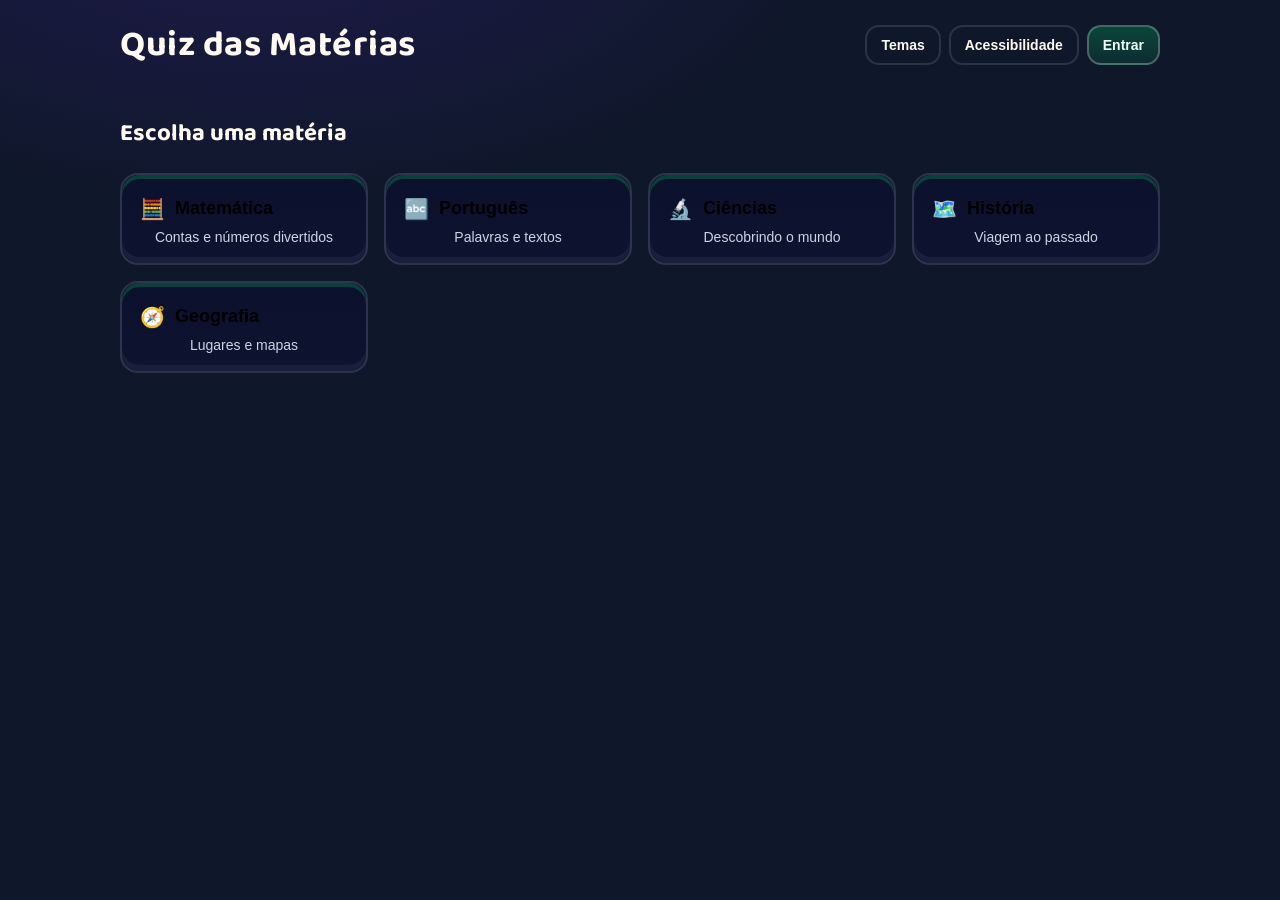
==== index.html @ 3b01b2a7 "Add files via upload" ====
<!doctype html>
<html lang="pt-BR">
  <head>
    <meta charset="utf-8" />
    <meta name="viewport" content="width=device-width, initial-scale=1" />
    <title>Quiz das Matérias</title>
    <link rel="preconnect" href="https://fonts.googleapis.com" />
    <link rel="preconnect" href="https://fonts.gstatic.com" crossorigin />
    <link href="https://fonts.googleapis.com/css2?family=Baloo+2:wght@600;700&family=Nunito:wght@500;700&display=swap" rel="stylesheet"/>
    <link rel="stylesheet" href="styles.css"/>
  </head>
  <body>
    <a class="skip-link" href="#main">Pular para o conteúdo</a>
    <header class="app-header">
      <h1>Quiz das Matérias</h1>
      <div class="header-actions">
        <button id="open-theme" class="btn btn-ghost small">Temas</button>
        <button id="a11y-button" class="btn btn-ghost small">Acessibilidade</button>
        <button id="open-login" class="btn small">Entrar</button>
        <div class="user-profile hidden" id="user-profile">
          <img id="user-avatar" class="user-avatar" alt="Avatar" />
          <span id="user-name" class="user-name"></span>
          <button id="logout-button" class="btn btn-ghost small">Sair</button>
        </div>
      </div>
    </header>

    <main id="main" class="app-main">
      <!-- Login -->
      <section id="login-screen" class="screen modal hidden" role="dialog" aria-modal="true" aria-label="Entrar no sistema">
        <div class="card">
          <h2>Entrar</h2>
          <p class="muted">Crie seu perfil rapidinho ou entre com Google</p>
          <div class="login-grid">
            <!-- Cadastro manual -->
            <div class="login-box">
              <h3>Cadastro rápido</h3>
              <label class="label" for="first-name">Nome</label>
              <input id="first-name" class="input" type="text" placeholder="Ex.: Maria" maxlength="20" />
              <label class="label" for="last-name">Sobrenome</label>
              <input id="last-name" class="input" type="text" placeholder="Ex.: Silva" maxlength="20" />
              <label class="label" for="nickname">Nickname</label>
              <input id="nickname" class="input" type="text" placeholder="Ex.: MariStar" maxlength="16" />
              <div class="label">Escolha um avatar</div>
              <div id="avatar-grid" class="avatar-grid"></div>
              <button id="quick-create" class="btn wide">Começar</button>
            </div>
            <!-- Google -->
            <div class="login-box">
              <h3>Google</h3>
              <p class="muted small">Entre com sua conta Google</p>
              <div id="g_id_onload"
                   data-client_id="REPLACE_WITH_YOUR_GOOGLE_CLIENT_ID"
                   data-context="signin"
                   data-ux_mode="popup"
                   data-callback="onGoogleCredentialResponse"
                   data-auto_prompt="false"></div>
              <div class="g_id_signin"
                   data-type="standard"
                   data-shape="pill"
                   data-theme="filled_blue"
                   data-text="signin_with"
                   data-size="large"
                   data-logo_alignment="left"></div>
            </div>
          </div>
          <div class="controls">
            <button id="close-login" class="btn btn-ghost">Fechar</button>
          </div>
        </div>
      </section>

      <!-- Menu -->
      <section id="menu-screen" class="screen">
        <h2>Escolha uma matéria</h2>
        <div id="subjects-grid" class="subjects-grid"></div>
      </section>

      <!-- Quiz -->
      <section id="quiz-screen" class="screen hidden" aria-live="polite">
        <div class="quiz-topbar">
          <button id="back-to-menu" class="btn btn-ghost">⟵ Menu</button>
          <div class="quiz-info">
            <span id="category-name" class="badge"></span>
            <div class="timer"><span id="time-remaining">30</span>s</div>
          </div>
        </div>
        <div class="question-card">
          <div id="progress" class="progress"></div>
          <h3 id="question-text" class="question-text"></h3>
          <div id="options" class="options"></div>
          <div class="hint-area">
            <button id="hint-button" class="btn btn-hint">💡 Dica</button>
            <div class="hint-viewport"><img id="hint-image" class="hint-image hidden" alt="Dica" /></div>
          </div>
          <div class="controls"><button id="next-button" class="btn" disabled>Próxima</button></div>
        </div>
      </section>

      <!-- Resultado -->
      <section id="result-screen" class="screen hidden">
        <div class="result-card">
          <h2>Resultado</h2>
          <p id="result-summary"></p>
          <div class="result-actions">
            <button id="retry-button" class="btn">Tentar novamente</button>
            <button id="result-menu-button" class="btn btn-ghost">Menu</button>
          </div>
        </div>
      </section>
    </main>

    <div id="confetti-container" class="confetti-container"></div>

    <!-- Acessibilidade -->
    <section id="a11y-panel" class="a11y-panel hidden">
      <div class="a11y-content">
        <h3>Acessibilidade</h3>
        <label><input type="checkbox" id="toggle-contrast"/> Alto contraste</label>
        <label><input type="checkbox" id="toggle-text"/> Texto grande</label>
        <label><input type="checkbox" id="toggle-motion"/> Reduzir animações</label>
        <button id="a11y-close" class="btn">Fechar</button>
      </div>
    </section>

    <!-- Temas -->
    <section id="theme-panel" class="a11y-panel hidden">
      <div class="a11y-content">
        <h3>Temas</h3>
        <button class="btn" data-theme="default">Padrão</button>
        <button class="btn" data-theme="disney">Disney</button>
        <button class="btn" data-theme="marvel">Marvel</button>
        <button class="btn" data-theme="dc">DC</button>
        <button id="close-theme" class="btn btn-ghost">Fechar</button>
      </div>
    </section>

    <!-- Scripts -->
    <script src="https://accounts.google.com/gsi/client" async defer></script>
    <script src="app.js" defer></script>
  </body>
</html>
---- styles.css ----
:root {
  --bg: #0f172a;
  --panel: #0e1330;
  --text: #fffaf0;
  --muted: #cbd5e1;
  --primary: #00d26a;
  --accent: #7ed7ff;
  --pink: #ff85d2;
  --purple: #a78bfa;
  --green: #34d399;
}
;

* { box-sizing: border-box; }
html, body { height: 100%; }
body {
  margin: 0;
  background: radial-gradient(1200px 600px at 20% -10%, #1e1b4b 0%, var(--bg) 50%, var(--bg) 100%);
  color: var(--text);
  font-family: 'Nunito', ui-sans-serif, system-ui, -apple-system, Segoe UI, Roboto;
}
.skip-link { position: absolute; left: -999px; top: -999px; background: #fff; color: #111; padding: 8px 12px; border-radius: 8px; }
.skip-link:focus { left: 10px; top: 10px; z-index: 50; }
.hidden { display: none !important; }

.app-header, .app-footer { max-width: 1080px; margin: 0 auto; padding: 16px 20px; display: flex; align-items: center; gap: 12px; }
.app-header h1 { margin: 0; font-family: 'Baloo 2', cursive; font-size: 36px; letter-spacing: 0.5px; }
.header-actions { margin-left: auto; display: flex; gap: 8px; align-items: center; }
.user-profile { display: flex; align-items: center; gap: 10px; }
.user-avatar { width: 32px; height: 32px; border-radius: 50%; border: 2px solid rgba(255,255,255,0.6); }
.user-name { font-weight: 800; }

.app-main { max-width: 1080px; margin: 0 auto; padding: 16px 20px 80px; }
.screen h2 { margin-top: 8px; font-family: 'Baloo 2', cursive; }

.subjects-grid { margin-top: 16px; display: grid; grid-template-columns: repeat(auto-fit, minmax(220px, 1fr)); gap: 16px; }
.subject-card { position: relative; background: linear-gradient(180deg, #0b102d, var(--panel)); border: 2px solid rgba(255, 255, 255, 0.14); border-radius: 18px; padding: 22px 18px 18px; cursor: pointer; transition: transform 120ms ease; outline-offset: 3px; }
.subject-card:hover { transform: translateY(-2px); }
.subject-card:focus { outline: 3px solid var(--accent); }
.subject-title { display: flex; align-items: center; gap: 10px; font-weight: 700; font-size: 18px; }
.subject-desc { color: var(--muted); margin-top: 8px; font-size: 14px; }

.quiz-topbar { display: flex; align-items: center; justify-content: space-between; margin-bottom: 12px; }
.quiz-info { display: flex; align-items: center; gap: 12px; }
.badge { display: inline-block; padding: 6px 10px; border-radius: 999px; font-size: 12px; background: rgba(56, 189, 248, 0.2); border: 2px solid rgba(56, 189, 248, 0.45); }
.timer { display: inline-flex; align-items: center; gap: 6px; padding: 6px 10px; border-radius: 999px; font-weight: 900; background: rgba(251, 113, 133, 0.2); color: #fecaca; border: 2px solid rgba(251, 113, 133, 0.45); }

.question-card { background: linear-gradient(180deg, #0b102d, var(--panel)); border: 2px solid rgba(255,255,255,0.14); border-radius: 18px; padding: 18px; margin-top: 8px; }
.progress { height: 6px; background: rgba(148,163,184,0.2); border-radius: 999px; overflow: hidden; margin-bottom: 12px; }
.progress::after { content: ""; display: block; height: 100%; width: var(--w, 0%); background: linear-gradient(90deg, var(--pink), var(--primary), var(--green)); }
.question-text { margin: 8px 0 14px; font-size: 22px; line-height: 1.5; font-weight: 900; }
.options { display: grid; gap: 10px; }
.option { width: 100%; text-align: left; padding: 12px 14px; border-radius: 12px; border: 2px solid rgba(148, 163, 184, 0.25); background: #0b102d; color: var(--text); cursor: pointer; outline-offset: 3px; }
.option:hover { transform: translateY(-1px); }
.option:focus { outline: 3px solid var(--accent); }
.option:disabled { opacity: 0.9; cursor: not-allowed; }
.option.correct { border-color: rgba(34,197,94,0.9); background: rgba(34,197,94,0.15); box-shadow: 0 0 0 3px rgba(34,197,94,0.2); }
.option.wrong { border-color: rgba(239,68,68,0.9); background: rgba(239,68,68,0.12); box-shadow: 0 0 0 3px rgba(239,68,68,0.2); }

.hint-area { margin-top: 10px; display: flex; align-items: center; gap: 12px; }
.hint-viewport { flex: 1; min-height: 120px; display: flex; align-items: center; justify-content: center; background: rgba(148,163,184,0.08); border: 2px dashed rgba(148,163,184,0.35); border-radius: 16px; padding: 10px; }
.hint-image { max-width: 100%; max-height: 200px; display: block; border-radius: 12px; }

.controls { margin-top: 12px; display: flex; justify-content: flex-end; gap: 8px; }
.btn { padding: 10px 14px; border-radius: 14px; border: 2px solid rgba(255, 255, 255, 0.25); background: linear-gradient(180deg, rgba(0,210,106,0.25), rgba(0,210,106,0.12)); color: #ebfff6; font-weight: 900; cursor: pointer; outline-offset: 3px; }
.btn:hover { filter: brightness(1.05); }
.btn-ghost { background: transparent; border-color: rgba(148,163,184,0.2); color: var(--text); }
.btn-hint { background: linear-gradient(180deg, rgba(126,215,255,0.2), rgba(126,215,255,0.08)); color: #e6f7ff; }
.small { font-size: 14px; }
.wide { width: 100%; }

.result-card { background: linear-gradient(180deg, #0b102d, var(--panel)); border: 2px solid rgba(255, 255, 255, 0.14); border-radius: 18px; padding: 18px; margin-top: 8px; }
.result-actions { display: flex; gap: 10px; margin-top: 12px; }
.app-footer { color: var(--muted); text-align: center; }

/* A11y dialog */
.a11y-panel { position: fixed; inset: 0; background: rgba(0,0,0,0.6); display: flex; align-items: center; justify-content: center; z-index: 40; }
.a11y-content { width: 92%; max-width: 420px; background: #0b102d; border: 2px solid rgba(255,255,255,0.2); border-radius: 16px; padding: 16px; }
.toggle-row { display: block; margin: 8px 0; }
.modal .card { background: linear-gradient(180deg, #0b102d, var(--panel)); border: 2px solid rgba(255,255,255,0.14); border-radius: 18px; padding: 18px; }
.login-grid { display: grid; grid-template-columns: repeat(auto-fit, minmax(240px, 1fr)); gap: 16px; margin-top: 10px; }
.login-box { background: rgba(255,255,255,0.04); border-radius: 16px; padding: 16px; border: 1px solid rgba(255,255,255,0.1); }
.label { font-size: 14px; display:block; margin: 8px 0 6px; color: var(--muted); }
.input { width: 100%; padding: 10px 12px; border-radius: 12px; border: 2px solid rgba(255,255,255,0.2); background: #0b102d; color: var(--text); }
.avatar-grid { display: grid; grid-template-columns: repeat(auto-fit, minmax(80px, 1fr)); gap: 10px; margin: 8px 0; }
.avatar-choice { border: 2px solid rgba(255,255,255,0.2); border-radius: 12px; padding: 6px; background: #0b102d; cursor: pointer; }
.avatar-choice[aria-selected="true"] { outline: 3px solid var(--accent); }

.confetti-container { position: fixed; inset: 0; pointer-events: none; z-index: 10; }

@media (max-width: 720px) {
  .app-header h1 { font-size: 28px; }
  .user-name { display: none; }
  .question-text { font-size: 20px; }
  .options { gap: 8px; }
}

:root {
  --bg: #0f172a;
  --panel: #0e1330;
  --text: #fffaf0;
  --muted: #cbd5e1;
  --primary: #00d26a; /* duolingo vibe */
  --primary-700: #00b35a;
  --accent: #7ed7ff; /* kahoot blue-ish */
  --danger: #ff5c5c;
  --warning: #ffd166;
  --pink: #ff85d2;
  --purple: #a78bfa;
  --green: #34d399;
  --hc-bg: #000;
  --hc-text: #fff;
}

* { box-sizing: border-box; }
html, body { height: 100%; }
body {
  margin: 0;
  background: radial-gradient(1200px 600px at 20% -10%, #1e1b4b 0%, var(--bg) 50%, var(--bg) 100%);
  color: var(--text);
  font-family: 'Nunito', ui-sans-serif, system-ui, -apple-system, Segoe UI, Roboto, Ubuntu, Cantarell;
}

.skip-link { position: absolute; left: -999px; top: -999px; background: #fff; color: #111; padding: 8px 12px; border-radius: 8px; }
.skip-link:focus { left: 10px; top: 10px; z-index: 50; }

.hidden { display: none !important; }

.app-header, .app-footer {
  max-width: 1080px;
  margin: 0 auto;
  padding: 16px 20px;
  display: flex; align-items: center; gap: 12px;
}
.app-header h1 {
  margin: 0;
  font-family: 'Baloo 2', cursive;
  font-size: 36px;
  letter-spacing: 0.5px;
}
.user-profile { margin-left: auto; display: flex; align-items: center; gap: 10px; }
.user-avatar { width: 32px; height: 32px; border-radius: 50%; border: 2px solid rgba(255,255,255,0.6); }
.user-name { font-weight: 800; }
.avatar-editor { margin: 10px 0; }
.avatar-row { display: flex; align-items: center; gap: 10px; }
.avatar-preview { width: 64px; height: 64px; background: #0b102d; border-radius: 12px; border: 2px solid rgba(255,255,255,0.2); }
.form-row { margin: 6px 0; }
.avatar-actions { display: flex; gap: 8px; margin-top: 6px; }



.app-main {
  max-width: 1080px;
  margin: 0 auto;
  padding: 16px 20px 80px;
}

.screen h2 { margin-top: 8px; font-family: 'Baloo 2', cursive; }

/* Login */
.login-card {
  background: linear-gradient(180deg, #0b102d, var(--panel));
  border: 2px dashed rgba(255, 183, 3, 0.35);
  border-radius: 18px; padding: 22px;
}
.login-grid { display: grid; grid-template-columns: repeat(auto-fit, minmax(240px, 1fr)); gap: 16px; margin-top: 10px; }
.login-box { background: rgba(255,255,255,0.04); border-radius: 16px; padding: 16px; border: 1px solid rgba(255,255,255,0.1); }
.avatar-grid { display: grid; grid-template-columns: repeat(auto-fit, minmax(80px, 1fr)); gap: 10px; margin: 8px 0; }
.avatar-choice { border: 2px solid rgba(255,255,255,0.2); border-radius: 12px; padding: 6px; background: #0b102d; cursor: pointer; }
.avatar-choice[aria-selected="true"] { outline: 3px solid var(--accent); }
.label { font-size: 14px; display:block; margin: 8px 0 6px; color: var(--muted); }
.input { width: 100%; padding: 10px 12px; border-radius: 12px; border: 2px solid rgba(255,255,255,0.2); background: #0b102d; color: var(--text); }
.micro { font-size: 12px; }
.small { font-size: 14px; }
.wide { width: 100%; }
.accent { background: linear-gradient(180deg, rgba(142,202,230,0.25), rgba(142,202,230,0.14)); color: #e0f2fe; }

/* Subjects grid */
.subjects-grid {
  margin-top: 16px;
  display: grid;
  grid-template-columns: repeat(auto-fit, minmax(220px, 1fr));
  gap: 16px;
}

.subject-card {
  position: relative;
  background: linear-gradient(180deg, #0b102d, var(--panel));
  border: 2px solid rgba(255, 255, 255, 0.14);
  border-radius: 18px;
  padding: 22px 18px 18px;
  cursor: pointer;
  transition: transform 120ms ease, box-shadow 120ms ease, border-color 120ms ease;
  user-select: none;
  outline-offset: 3px;
}
.subject-card:hover { transform: translateY(-2px); }
.subject-card:focus { outline: 3px solid var(--accent); }
.subject-card:active { transform: translateY(0); }
.subject-title {
  display: flex; align-items: center; gap: 10px;
  font-weight: 700; font-size: 18px;
}
.subject-desc { color: var(--muted); margin-top: 8px; font-size: 14px; }
.subject-card::after {
  content: ""; position: absolute; inset: 0; border-radius: 18px; pointer-events: none;
  box-shadow: 0 4px 0 0 rgba(0, 210, 106, 0.25) inset, 0 -6px 0 0 rgba(255,255,255,0.05) inset;
}

/* Quiz */
.quiz-topbar {
  display: flex; align-items: center; justify-content: space-between;
  margin-bottom: 12px;
}

.quiz-info { display: flex; align-items: center; gap: 12px; }
.badge {
  display: inline-block;
  padding: 6px 10px; border-radius: 999px; font-size: 12px;
  background: rgba(56, 189, 248, 0.2); border: 2px solid rgba(56, 189, 248, 0.45);
}
.timer {
  display: inline-flex; align-items: center; gap: 6px;
  padding: 6px 10px; border-radius: 999px; font-weight: 900;
  background: rgba(251, 113, 133, 0.2); color: #fecaca;
  border: 2px solid rgba(251, 113, 133, 0.45);
}

.question-card {
  background: linear-gradient(180deg, #0b102d, var(--panel));
  border: 2px solid rgba(255,255,255,0.14);
  border-radius: 18px; padding: 18px; margin-top: 8px;
}
.progress {
  height: 6px; background: rgba(148,163,184,0.2);
  border-radius: 999px; overflow: hidden; margin-bottom: 12px;
}
.progress::after {
  content: ""; display: block; height: 100%; width: var(--w, 0%);
  background: linear-gradient(90deg, var(--pink), var(--primary), var(--green));
}
.question-text { margin: 8px 0 14px; font-size: 22px; line-height: 1.5; font-weight: 900; }

.options { display: grid; gap: 10px; }
.option {
  width: 100%; text-align: left; padding: 12px 14px; border-radius: 12px;
  border: 2px solid rgba(148, 163, 184, 0.25); background: #0b102d; color: var(--text);
  cursor: pointer; transition: transform 80ms ease, background 120ms ease, border-color 120ms ease;
  outline-offset: 3px;
}
.option:hover { transform: translateY(-1px); }
.option:focus { outline: 3px solid var(--accent); }
.option:disabled { opacity: 0.9; cursor: not-allowed; }
.option.correct { border-color: rgba(34,197,94,0.9); background: rgba(34,197,94,0.15); box-shadow: 0 0 0 3px rgba(34,197,94,0.2); }
.option.wrong { border-color: rgba(239,68,68,0.9); background: rgba(239,68,68,0.12); box-shadow: 0 0 0 3px rgba(239,68,68,0.2); }

.hint-area { margin-top: 10px; display: flex; align-items: center; gap: 12px; }
.hint-viewport {
  flex: 1; min-height: 120px; display: flex; align-items: center; justify-content: center;
  background: rgba(148,163,184,0.08); border: 2px dashed rgba(148,163,184,0.35);
  border-radius: 16px; padding: 10px;
}
.hint-image { max-width: 100%; max-height: 200px; display: block; border-radius: 12px; }

.controls { margin-top: 12px; display: flex; justify-content: flex-end; }

.btn {
  padding: 10px 14px; border-radius: 14px; border: 2px solid rgba(255, 255, 255, 0.25);
  background: linear-gradient(180deg, rgba(0,210,106,0.25), rgba(0,210,106,0.12));
  color: #ebfff6; font-weight: 900; cursor: pointer;
  outline-offset: 3px;
}
.btn:disabled { opacity: 0.5; cursor: not-allowed; }
.btn:hover:not(:disabled) { filter: brightness(1.05); }
.btn:focus { outline: 3px solid var(--accent); }
.btn-ghost {
  background: transparent; border-color: rgba(148,163,184,0.2); color: var(--text);
}
.btn-hint {
  background: linear-gradient(180deg, rgba(126,215,255,0.2), rgba(126,215,255,0.08));
  color: #e6f7ff;
}

.result-card {
  background: linear-gradient(180deg, #0b102d, var(--panel));
  border: 2px solid rgba(255, 255, 255, 0.14);
  border-radius: 18px; padding: 18px; margin-top: 8px;
}
.result-actions { display: flex; gap: 10px; margin-top: 12px; }

.app-footer { color: var(--muted); text-align: center; }

/* Confetes */
.confetti-container { position: fixed; inset: 0; pointer-events: none; z-index: 10; }

/* A11y dialog */
.a11y-panel { position: fixed; inset: 0; background: rgba(0,0,0,0.6); display: flex; align-items: center; justify-content: center; z-index: 40; }
.a11y-content { width: 92%; max-width: 420px; background: #0b102d; border: 2px solid rgba(255,255,255,0.2); border-radius: 16px; padding: 16px; }
.toggle-row { display: block; margin: 8px 0; }

/* Alto contraste / Texto grande / Reduzir movimento */
.hc body, .hc .app-main, .hc .app-header, .hc .screen, .hc .question-card { background: var(--hc-bg) !important; color: var(--hc-text) !important; }
.lg body { font-size: 18px; }
.rm * { transition: none !important; animation: none !important; }

@media (prefers-reduced-motion: reduce) {
  .subject-card, .option { transition: none; }
}

/* Responsividade */
@media (max-width: 720px) {
  .app-header h1 { font-size: 28px; }
  .user-name { display: none; }
  .question-text { font-size: 20px; }
  .options { gap: 8px; }
}
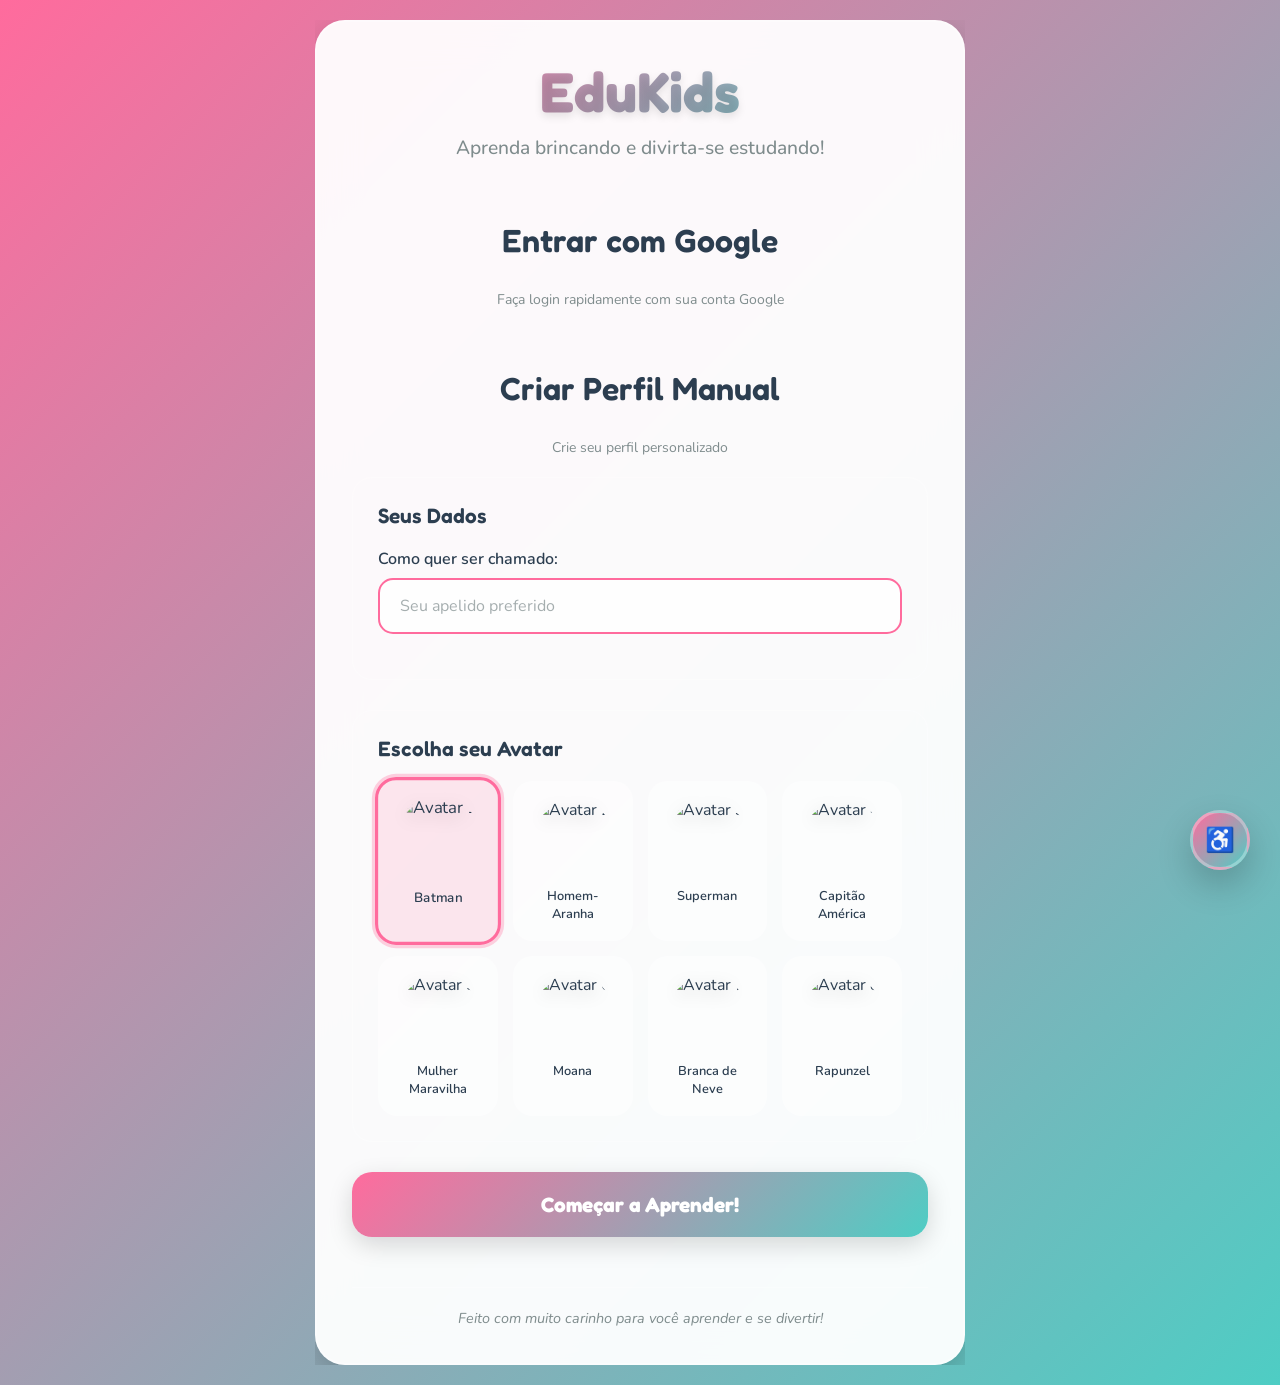
==== commit c3df9698: "Add files via upload novo site" ====
--- a/index.html
+++ b/index.html
@@ -1,142 +1,369 @@
-<!doctype html>
+<!DOCTYPE html>
 <html lang="pt-BR">
-  <head>
-    <meta charset="utf-8" />
-    <meta name="viewport" content="width=device-width, initial-scale=1" />
-    <title>Quiz das Matérias</title>
-    <link rel="preconnect" href="https://fonts.googleapis.com" />
-    <link rel="preconnect" href="https://fonts.gstatic.com" crossorigin />
-    <link href="https://fonts.googleapis.com/css2?family=Baloo+2:wght@600;700&family=Nunito:wght@500;700&display=swap" rel="stylesheet"/>
-    <link rel="stylesheet" href="styles.css"/>
-  </head>
-  <body>
-    <a class="skip-link" href="#main">Pular para o conteúdo</a>
-    <header class="app-header">
-      <h1>Quiz das Matérias</h1>
-      <div class="header-actions">
-        <button id="open-theme" class="btn btn-ghost small">Temas</button>
-        <button id="a11y-button" class="btn btn-ghost small">Acessibilidade</button>
-        <button id="open-login" class="btn small">Entrar</button>
-        <div class="user-profile hidden" id="user-profile">
-          <img id="user-avatar" class="user-avatar" alt="Avatar" />
-          <span id="user-name" class="user-name"></span>
-          <button id="logout-button" class="btn btn-ghost small">Sair</button>
+<head>
+    <meta charset="UTF-8">
+    <meta name="viewport" content="width=device-width, initial-scale=1.0">
+    <title>EduKids - Aprenda Brincando!</title>
+    <meta name="description" content="Plataforma educativa divertida para crianças aprenderem matemática, português, ciências e muito mais!">
+    <link rel="preconnect" href="https://fonts.googleapis.com">
+    <link rel="preconnect" href="https://fonts.gstatic.com" crossorigin>
+    <link href="https://fonts.googleapis.com/css2?family=Fredoka:wght@300;400;500;600;700&family=Nunito:wght@400;500;600;700;800&display=swap" rel="stylesheet">
+    <link rel="stylesheet" href="styles.css">
+    <script src="https://accounts.google.com/gsi/client" async defer></script>
+    <link rel="manifest" href="manifest.json">
+<meta name="theme-color" content="#2196f3">
+
+</head>
+<body>
+    <!-- Tela de Cadastro -->
+    <div id="registration-screen" class="screen active">
+        <div class="registration-container">
+            <div class="registration-card">
+                <div class="welcome-header">
+                    <h1 class="main-title">EduKids</h1>
+                    <p class="subtitle">Aprenda brincando e divirta-se estudando!</p>
+                </div>
+                
+                <div class="registration-form">
+                    <!-- Seção de Login com Google -->
+                    <div class="login-section">
+                        <h2 class="form-title">Entrar com Google</h2>
+                        <p class="section-description">Faça login rapidamente com sua conta Google</p>
+                        
+                        <div id="g_id_onload"
+                             data-client_id="YOUR_GOOGLE_CLIENT_ID"
+                             data-callback="handleCredentialResponse"
+                             data-auto_prompt="false">
+                        </div>
+                        <div class="g_id_signin" data-type="standard" data-size="large" data-theme="outline" data-text="sign_in_with" data-shape="rectangular" data-logo_alignment="left">
+                        </div>
+                    </div>
+                    
+                    <div class="divider">
+                        <span>ou</span>
+                    </div>
+                    
+                    <!-- Seção de Cadastro Manual -->
+                    <div class="manual-registration-section">
+                        <h2 class="form-title">Criar Perfil Manual</h2>
+                        <p class="section-description">Crie seu perfil personalizado</p>
+                        
+                        <div class="form-section">
+                            <h3 class="section-title">Seus Dados</h3>
+                            <div class="input-group">   
+                                <label for="student-nickname">Como quer ser chamado:</label>
+                                <input type="text" id="student-nickname" placeholder="Seu apelido preferido" required>
+                            </div>
+                        </div>
+                        
+                        <div class="form-section">
+                            <h3 class="section-title">Escolha seu Avatar</h3>
+                            <div class="avatar-selection">
+                                <div class="avatar-grid">
+                                    <div class="avatar-option selected" data-avatar="1">
+                                        <img src="https://i.pinimg.com/474x/59/10/7f/59107fe4119859f343e3f843cd0c4c8a.jpg" alt="Avatar 1">
+                                        <span class="avatar-name">Batman</span>
+                                    </div>
+                                    <div class="avatar-option" data-avatar="2">
+                                        <img src="https://www.clipartmax.com/png/middle/192-1920439_homem-aranha-fundo-transparente.png" alt="Avatar 2">
+                                        <span class="avatar-name">Homem-Aranha</span>
+                                    </div>
+                                    <div class="avatar-option" data-avatar="3">
+                                        <img src="https://files.passeidireto.com/71d9a481-0aaa-4cbc-9caf-072802bd0b90/71d9a481-0aaa-4cbc-9caf-072802bd0b90.png" alt="Avatar 3">
+                                        <span class="avatar-name">Superman</span>
+                                    </div>
+                                    <div class="avatar-option" data-avatar="4">
+                                        <img src="https://w7.pngwing.com/pngs/369/704/png-transparent-marvel-captain-america-illustration-captain-america-s-shield-captain-america-superhero-new-funny.png" alt="Avatar 4">
+                                        <span class="avatar-name">Capitão América</span>
+                                    </div>
+                                    <div class="avatar-option" data-avatar="5">
+                                        <img src="https://files.passeidireto.com/3bc3e41f-7400-4d47-aaf0-15a024aab73e/3bc3e41f-7400-4d47-aaf0-15a024aab73e.png" alt="Avatar 5">
+                                        <span class="avatar-name">Mulher Maravilha</span>
+                                    </div>
+                                    <div class="avatar-option" data-avatar="6">
+                                        <img src="https://i.pinimg.com/736x/16/fd/57/16fd57d890c45cc6ca4f986c53cd9ece.jpg" alt="Avatar 6">
+                                        <span class="avatar-name">Moana</span>
+                                    </div>
+                                    <div class="avatar-option" data-avatar="7">
+                                        <img src="https://e7.pngegg.com/pngimages/978/829/png-clipart-walt-disney-snow-white-and-the-seven-dwarfs-evil-queen-snow-white-and-the-seven-dwarfs-hand-toddler-thumbnail.png" alt="Avatar 7">
+                                        <span class="avatar-name">Branca de Neve</span>
+                                    </div>
+                                    <div class="avatar-option" data-avatar="8">
+                                        <img src="https://i.pinimg.com/474x/58/23/b6/5823b6441fa782ddd2daa7634305e1b3.jpg" alt="Avatar 8">
+                                        <span class="avatar-name">Rapunzel</span>
+                                    </div>
+                                </div>
+                            </div>
+                        </div>
+                        
+                        <button id="start-learning-btn" class="start-button">
+                            <span class="button-text">Começar a Aprender!</span>
+                        </button>
+                    </div>
+                </div>
+                
+                <div class="footer-message">
+                    <p>Feito com muito carinho para você aprender e se divertir!</p>
+                </div>
+            </div>
         </div>
-      </div>
-    </header>
-
-    <main id="main" class="app-main">
-      <!-- Login -->
-      <section id="login-screen" class="screen modal hidden" role="dialog" aria-modal="true" aria-label="Entrar no sistema">
-        <div class="card">
-          <h2>Entrar</h2>
-          <p class="muted">Crie seu perfil rapidinho ou entre com Google</p>
-          <div class="login-grid">
-            <!-- Cadastro manual -->
-            <div class="login-box">
-              <h3>Cadastro rápido</h3>
-              <label class="label" for="first-name">Nome</label>
-              <input id="first-name" class="input" type="text" placeholder="Ex.: Maria" maxlength="20" />
-              <label class="label" for="last-name">Sobrenome</label>
-              <input id="last-name" class="input" type="text" placeholder="Ex.: Silva" maxlength="20" />
-              <label class="label" for="nickname">Nickname</label>
-              <input id="nickname" class="input" type="text" placeholder="Ex.: MariStar" maxlength="16" />
-              <div class="label">Escolha um avatar</div>
-              <div id="avatar-grid" class="avatar-grid"></div>
-              <button id="quick-create" class="btn wide">Começar</button>
-            </div>
-            <!-- Google -->
-            <div class="login-box">
-              <h3>Google</h3>
-              <p class="muted small">Entre com sua conta Google</p>
-              <div id="g_id_onload"
-                   data-client_id="REPLACE_WITH_YOUR_GOOGLE_CLIENT_ID"
-                   data-context="signin"
-                   data-ux_mode="popup"
-                   data-callback="onGoogleCredentialResponse"
-                   data-auto_prompt="false"></div>
-              <div class="g_id_signin"
-                   data-type="standard"
-                   data-shape="pill"
-                   data-theme="filled_blue"
-                   data-text="signin_with"
-                   data-size="large"
-                   data-logo_alignment="left"></div>
-            </div>
-          </div>
-          <div class="controls">
-            <button id="close-login" class="btn btn-ghost">Fechar</button>
-          </div>
+    </div>
+
+    <!-- Tela Principal -->
+    <div id="main-screen" class="screen">
+        <header class="app-header">
+            <div class="header-content">
+                <div class="user-info">
+                    <img id="user-avatar-img" class="user-avatar" alt="Avatar do usuário">
+                    <div class="user-details">
+                        <h2 id="user-greeting">Olá, Estudante!</h2>
+                        <p id="user-name-display">Vamos aprender juntos!</p>
+                    </div>
+                </div>
+                <div class="header-actions">
+                    <button id="logout-btn" class="action-btn">Sair</button>
+                </div>
+            </div>
+        </header>
+
+        <main class="main-content">
+            <div class="welcome-section">
+                <h1 class="page-title">Escolha uma Matéria</h1>
+                <p class="page-subtitle">Clique em uma matéria para começar a aprender!</p>
+            </div>
+
+            <div class="subjects-container">
+                <div class="subject-card" data-subject="math">
+                    <div class="subject-icon">M</div>
+                    <h3 class="subject-title">Matemática</h3>
+                    <p class="subject-description">Números, contas e problemas divertidos!</p>
+                    <div class="subject-stats">
+                        <span class="difficulty">⭐ ⭐ ⭐</span>
+                        <span class="questions-count">8 perguntas</span>
+                    </div>
+                </div>
+
+                <div class="subject-card" data-subject="portuguese">
+                    <div class="subject-icon">P</div>
+                    <h3 class="subject-title">Português</h3>
+                    <p class="subject-description">Palavras, textos e nossa língua!</p>
+                    <div class="subject-stats">
+                        <span class="difficulty">⭐ ⭐ ⭐ ⭐</span>
+                        <span class="questions-count">8 perguntas</span>
+                    </div>
+                </div>
+
+                <div class="subject-card" data-subject="science">
+                    <div class="subject-icon">C</div>
+                    <h3 class="subject-title">Ciências</h3>
+                    <p class="subject-description">Descubra os segredos da natureza!</p>
+                    <div class="subject-stats">
+                        <span class="difficulty">⭐ ⭐ ⭐ ⭐ ⭐</span>
+                        <span class="questions-count">8 perguntas</span>
+                    </div>
+                </div>
+
+                <div class="subject-card" data-subject="history">
+                    <div class="subject-icon">H</div>
+                    <h3 class="subject-title">História</h3>
+                    <p class="subject-description">Uma viagem pelo tempo!</p>
+                    <div class="subject-stats">
+                        <span class="difficulty">⭐ ⭐ ⭐</span>
+                        <span class="questions-count">8 perguntas</span>
+                    </div>
+                </div>
+
+                <div class="subject-card" data-subject="geography">
+                    <div class="subject-icon">G</div>
+                    <h3 class="subject-title">Geografia</h3>
+                    <p class="subject-description">Explore o mundo ao seu redor!</p>
+                    <div class="subject-stats">
+                        <span class="difficulty">⭐ ⭐</span>
+                        <span class="questions-count">8 perguntas</span>
+                    </div>
+                </div>
+
+                <div class="subject-card" data-subject="art">
+                    <div class="subject-icon">A</div>
+                    <h3 class="subject-title">Artes</h3>
+                    <p class="subject-description">Cores, música e criatividade!</p>
+                    <div class="subject-stats">
+                        <span class="difficulty">⭐ ⭐ ⭐</span>
+                        <span class="questions-count">8 perguntas</span>
+                    </div>
+                </div>
+
+                <div class="subject-card" data-subject="physical_education">
+                    <div class="subject-icon">E</div>
+                    <h3 class="subject-title">Educação Física</h3>
+                    <p class="subject-description">Esportes e movimento!</p>
+                    <div class="subject-stats">
+                        <span class="difficulty">⭐ ⭐</span>
+                        <span class="questions-count">8 perguntas</span>
+                    </div>
+                </div>
+
+                <div class="subject-card" data-subject="english">
+                    <div class="subject-icon">I</div>
+                    <h3 class="subject-title">Inglês</h3>
+                    <p class="subject-description">Aprenda uma nova língua!</p>
+                    <div class="subject-stats">
+                        <span class="difficulty">⭐ ⭐ ⭐ ⭐</span>
+                        <span class="questions-count">8 perguntas</span>
+                    </div>
+                </div>
+            </div>
+        </main>
+    </div>
+
+    <!-- Tela do Quiz -->
+    <div id="quiz-screen" class="screen">
+        <header class="quiz-header">
+            <div class="quiz-info">
+                <span id="current-subject" class="subject-badge">Matemática</span>
+                <div class="timer">
+                    <span id="time-left">3:00</span>
+                </div>
+            </div>
+        </header>
+
+        <main class="quiz-content">
+            <div class="progress-container">
+                <div class="progress-bar">
+                    <div id="progress-fill" class="progress-fill"></div>
+                </div>
+                <span id="question-counter">Pergunta 1 de 8</span>
+            </div>
+
+            <div class="question-container">
+                <h2 id="question-text" class="question-text">Qual é a pergunta?</h2>
+                
+                <div id="options-container" class="options-container">
+                    <!-- Opções serão inseridas aqui via JavaScript -->
+                </div>
+
+                <div class="quiz-actions">
+                    <button id="hint-btn" class="hint-btn">
+                        Dica
+                    </button>
+                    <button id="next-question-btn" class="next-btn" disabled>
+                        Próxima Pergunta →
+                    </button>
+                </div>
+                
+                <div class="back-button-container">
+                    <button id="back-to-main" class="back-btn">← Voltar</button>
+                </div>
+            </div>
+
+            <div id="hint-container" class="hint-container hidden">
+                <div class="hint-content">
+                    <h3>Dica Inteligente</h3>
+                    <img id="hint-image" class="hint-image" style="display: none;" alt="Imagem da dica">
+                    <p id="hint-text">Esta é uma dica para ajudar você!</p>
+                </div>
+            </div>
+        </main>
+    </div>
+
+    <!-- Tela de Resultado -->
+    <div id="result-screen" class="screen">
+        <div class="result-container">
+            <div class="result-card">
+                <div class="result-header">
+                    <h1 class="result-title">Parabéns!</h1>
+                    <div class="result-score">
+                        <span id="final-score">0</span> de <span id="total-questions">8</span>
+                    </div>
+                    <div class="result-percentage">
+                        <span id="score-percentage">0%</span> de aproveitamento!
+                    </div>
+                </div>
+
+                <div class="result-message">
+                    <p id="result-message-text">Você foi incrível!</p>
+                </div>
+
+                <div class="result-actions">
+                    <button id="try-again-btn" class="action-button primary">
+                        Tentar Novamente
+                    </button>
+                    <button id="back-to-subjects-btn" class="action-button secondary">
+                        Outras Matérias
+                    </button>
+                </div>
+            </div>
         </div>
-      </section>
-
-      <!-- Menu -->
-      <section id="menu-screen" class="screen">
-        <h2>Escolha uma matéria</h2>
-        <div id="subjects-grid" class="subjects-grid"></div>
-      </section>
-
-      <!-- Quiz -->
-      <section id="quiz-screen" class="screen hidden" aria-live="polite">
-        <div class="quiz-topbar">
-          <button id="back-to-menu" class="btn btn-ghost">⟵ Menu</button>
-          <div class="quiz-info">
-            <span id="category-name" class="badge"></span>
-            <div class="timer"><span id="time-remaining">30</span>s</div>
-          </div>
+    </div>
+
+    <!-- Botão de Acessibilidade -->
+    <div id="accessibility-btn" class="accessibility-btn" title="Configurações de Acessibilidade">
+        <span class="accessibility-icon">♿</span>
+    </div>
+
+    <!-- Painel de Acessibilidade -->
+    <div id="accessibility-panel" class="accessibility-panel hidden">
+        <div class="accessibility-header">
+            <h3>Configurações de Acessibilidade</h3>
+            <button id="close-accessibility" class="close-btn">×</button>
         </div>
-        <div class="question-card">
-          <div id="progress" class="progress"></div>
-          <h3 id="question-text" class="question-text"></h3>
-          <div id="options" class="options"></div>
-          <div class="hint-area">
-            <button id="hint-button" class="btn btn-hint">💡 Dica</button>
-            <div class="hint-viewport"><img id="hint-image" class="hint-image hidden" alt="Dica" /></div>
-          </div>
-          <div class="controls"><button id="next-button" class="btn" disabled>Próxima</button></div>
+        
+        <div class="accessibility-content">
+            <!-- Controle de Tamanho de Texto -->
+            <div class="accessibility-option">
+                <label for="text-size-slider">Tamanho do Texto:</label>
+                <div class="slider-container">
+                    <input type="range" id="text-size-slider" min="100" max="200" value="100" step="10">
+                    <span id="text-size-value">100%</span>
+                </div>
+            </div>
+
+            <!-- Controle de Zoom -->
+            <div class="accessibility-option">
+                <label for="zoom-slider">Zoom da Página:</label>
+                <div class="slider-container">
+                    <input type="range" id="zoom-slider" min="100" max="200" value="100" step="10">
+                    <span id="zoom-value">100%</span>
+                </div>
+            </div>
+
+            <!-- Modo Escuro -->
+            <div class="accessibility-option">
+                <label class="toggle-label">
+                    <input type="checkbox" id="dark-mode-toggle">
+                    <span class="toggle-slider"></span>
+                    Modo Escuro
+                </label>
+            </div>
+
+            <!-- Efeitos Sonoros -->
+            <div class="accessibility-option">
+                <label class="toggle-label">
+                    <input type="checkbox" id="sound-effects-toggle" checked>
+                    <span class="toggle-slider"></span>
+                    Efeitos Sonoros
+                </label>
+            </div>
+
+            <!-- Botões de Reset -->
+            <div class="accessibility-actions">
+                <button id="reset-accessibility" class="reset-btn">Resetar Configurações</button>
+            </div>
         </div>
-      </section>
-
-      <!-- Resultado -->
-      <section id="result-screen" class="screen hidden">
-        <div class="result-card">
-          <h2>Resultado</h2>
-          <p id="result-summary"></p>
-          <div class="result-actions">
-            <button id="retry-button" class="btn">Tentar novamente</button>
-            <button id="result-menu-button" class="btn btn-ghost">Menu</button>
-          </div>
-        </div>
-      </section>
-    </main>
-
-    <div id="confetti-container" class="confetti-container"></div>
-
-    <!-- Acessibilidade -->
-    <section id="a11y-panel" class="a11y-panel hidden">
-      <div class="a11y-content">
-        <h3>Acessibilidade</h3>
-        <label><input type="checkbox" id="toggle-contrast"/> Alto contraste</label>
-        <label><input type="checkbox" id="toggle-text"/> Texto grande</label>
-        <label><input type="checkbox" id="toggle-motion"/> Reduzir animações</label>
-        <button id="a11y-close" class="btn">Fechar</button>
-      </div>
-    </section>
-
-    <!-- Temas -->
-    <section id="theme-panel" class="a11y-panel hidden">
-      <div class="a11y-content">
-        <h3>Temas</h3>
-        <button class="btn" data-theme="default">Padrão</button>
-        <button class="btn" data-theme="disney">Disney</button>
-        <button class="btn" data-theme="marvel">Marvel</button>
-        <button class="btn" data-theme="dc">DC</button>
-        <button id="close-theme" class="btn btn-ghost">Fechar</button>
-      </div>
-    </section>
-
-    <!-- Scripts -->
-    <script src="https://accounts.google.com/gsi/client" async defer></script>
-    <script src="app.js" defer></script>
-  </body>
+    </div>
+
+    <!-- Overlay para fechar o painel -->
+    <div id="accessibility-overlay" class="accessibility-overlay hidden"></div>
+
+    <script src="config.js"></script>
+    <script src="script.js"></script>
+    <script>
+  if ('serviceWorker' in navigator) {
+    navigator.serviceWorker.register('/service-worker.js')
+      .then(() => console.log('Service Worker registrado com sucesso!'))
+      .catch(err => console.log('Erro no registro do Service Worker:', err));
+  }
+</script>
+
+</body>
 </html>
--- a/styles.css
+++ b/styles.css
@@ -1,318 +1,1591 @@
+/* Reset e configurações básicas */
+* {
+    margin: 0;
+    padding: 0;
+    box-sizing: border-box;
+}
+
 :root {
-  --bg: #0f172a;
-  --panel: #0e1330;
-  --text: #fffaf0;
-  --muted: #cbd5e1;
-  --primary: #00d26a;
-  --accent: #7ed7ff;
-  --pink: #ff85d2;
-  --purple: #a78bfa;
-  --green: #34d399;
-}
-;
-
-* { box-sizing: border-box; }
-html, body { height: 100%; }
+    /* Cores principais */
+    --primary-pink: #FF6B9D;
+    --primary-blue: #4ECDC4;
+    --primary-yellow: #FFEAA7;
+    --primary-green: #96CEB4;
+    --primary-purple: #A8E6CF;
+
+    /* Cores de fundo */
+    --bg-gradient: linear-gradient(135deg, #FF6B9D 0%, #4ECDC4 25%, #45B7D1 50%, #96CEB4 75%, #FFEAA7 100%);
+    --card-bg: rgba(255, 255, 255, 0.95);
+    --overlay-bg: rgba(0, 0, 0, 0.1);
+
+    /* Cores de texto */
+    --text-primary: #2C3E50;
+    --text-secondary: #7F8C8D;
+    --text-white: #FFFFFF;
+
+    /* Sombras */
+    --shadow-light: 0 4px 15px rgba(0, 0, 0, 0.1);
+    --shadow-medium: 0 8px 25px rgba(0, 0, 0, 0.15);
+    --shadow-heavy: 0 15px 35px rgba(0, 0, 0, 0.2);
+
+    /* Transições */
+    --transition-fast: 0.2s ease;
+    --transition-normal: 0.3s ease;
+    --transition-slow: 0.5s ease;
+}
+
 body {
-  margin: 0;
-  background: radial-gradient(1200px 600px at 20% -10%, #1e1b4b 0%, var(--bg) 50%, var(--bg) 100%);
-  color: var(--text);
-  font-family: 'Nunito', ui-sans-serif, system-ui, -apple-system, Segoe UI, Roboto;
-}
-.skip-link { position: absolute; left: -999px; top: -999px; background: #fff; color: #111; padding: 8px 12px; border-radius: 8px; }
-.skip-link:focus { left: 10px; top: 10px; z-index: 50; }
-.hidden { display: none !important; }
-
-.app-header, .app-footer { max-width: 1080px; margin: 0 auto; padding: 16px 20px; display: flex; align-items: center; gap: 12px; }
-.app-header h1 { margin: 0; font-family: 'Baloo 2', cursive; font-size: 36px; letter-spacing: 0.5px; }
-.header-actions { margin-left: auto; display: flex; gap: 8px; align-items: center; }
-.user-profile { display: flex; align-items: center; gap: 10px; }
-.user-avatar { width: 32px; height: 32px; border-radius: 50%; border: 2px solid rgba(255,255,255,0.6); }
-.user-name { font-weight: 800; }
-
-.app-main { max-width: 1080px; margin: 0 auto; padding: 16px 20px 80px; }
-.screen h2 { margin-top: 8px; font-family: 'Baloo 2', cursive; }
-
-.subjects-grid { margin-top: 16px; display: grid; grid-template-columns: repeat(auto-fit, minmax(220px, 1fr)); gap: 16px; }
-.subject-card { position: relative; background: linear-gradient(180deg, #0b102d, var(--panel)); border: 2px solid rgba(255, 255, 255, 0.14); border-radius: 18px; padding: 22px 18px 18px; cursor: pointer; transition: transform 120ms ease; outline-offset: 3px; }
-.subject-card:hover { transform: translateY(-2px); }
-.subject-card:focus { outline: 3px solid var(--accent); }
-.subject-title { display: flex; align-items: center; gap: 10px; font-weight: 700; font-size: 18px; }
-.subject-desc { color: var(--muted); margin-top: 8px; font-size: 14px; }
-
-.quiz-topbar { display: flex; align-items: center; justify-content: space-between; margin-bottom: 12px; }
-.quiz-info { display: flex; align-items: center; gap: 12px; }
-.badge { display: inline-block; padding: 6px 10px; border-radius: 999px; font-size: 12px; background: rgba(56, 189, 248, 0.2); border: 2px solid rgba(56, 189, 248, 0.45); }
-.timer { display: inline-flex; align-items: center; gap: 6px; padding: 6px 10px; border-radius: 999px; font-weight: 900; background: rgba(251, 113, 133, 0.2); color: #fecaca; border: 2px solid rgba(251, 113, 133, 0.45); }
-
-.question-card { background: linear-gradient(180deg, #0b102d, var(--panel)); border: 2px solid rgba(255,255,255,0.14); border-radius: 18px; padding: 18px; margin-top: 8px; }
-.progress { height: 6px; background: rgba(148,163,184,0.2); border-radius: 999px; overflow: hidden; margin-bottom: 12px; }
-.progress::after { content: ""; display: block; height: 100%; width: var(--w, 0%); background: linear-gradient(90deg, var(--pink), var(--primary), var(--green)); }
-.question-text { margin: 8px 0 14px; font-size: 22px; line-height: 1.5; font-weight: 900; }
-.options { display: grid; gap: 10px; }
-.option { width: 100%; text-align: left; padding: 12px 14px; border-radius: 12px; border: 2px solid rgba(148, 163, 184, 0.25); background: #0b102d; color: var(--text); cursor: pointer; outline-offset: 3px; }
-.option:hover { transform: translateY(-1px); }
-.option:focus { outline: 3px solid var(--accent); }
-.option:disabled { opacity: 0.9; cursor: not-allowed; }
-.option.correct { border-color: rgba(34,197,94,0.9); background: rgba(34,197,94,0.15); box-shadow: 0 0 0 3px rgba(34,197,94,0.2); }
-.option.wrong { border-color: rgba(239,68,68,0.9); background: rgba(239,68,68,0.12); box-shadow: 0 0 0 3px rgba(239,68,68,0.2); }
-
-.hint-area { margin-top: 10px; display: flex; align-items: center; gap: 12px; }
-.hint-viewport { flex: 1; min-height: 120px; display: flex; align-items: center; justify-content: center; background: rgba(148,163,184,0.08); border: 2px dashed rgba(148,163,184,0.35); border-radius: 16px; padding: 10px; }
-.hint-image { max-width: 100%; max-height: 200px; display: block; border-radius: 12px; }
-
-.controls { margin-top: 12px; display: flex; justify-content: flex-end; gap: 8px; }
-.btn { padding: 10px 14px; border-radius: 14px; border: 2px solid rgba(255, 255, 255, 0.25); background: linear-gradient(180deg, rgba(0,210,106,0.25), rgba(0,210,106,0.12)); color: #ebfff6; font-weight: 900; cursor: pointer; outline-offset: 3px; }
-.btn:hover { filter: brightness(1.05); }
-.btn-ghost { background: transparent; border-color: rgba(148,163,184,0.2); color: var(--text); }
-.btn-hint { background: linear-gradient(180deg, rgba(126,215,255,0.2), rgba(126,215,255,0.08)); color: #e6f7ff; }
-.small { font-size: 14px; }
-.wide { width: 100%; }
-
-.result-card { background: linear-gradient(180deg, #0b102d, var(--panel)); border: 2px solid rgba(255, 255, 255, 0.14); border-radius: 18px; padding: 18px; margin-top: 8px; }
-.result-actions { display: flex; gap: 10px; margin-top: 12px; }
-.app-footer { color: var(--muted); text-align: center; }
-
-/* A11y dialog */
-.a11y-panel { position: fixed; inset: 0; background: rgba(0,0,0,0.6); display: flex; align-items: center; justify-content: center; z-index: 40; }
-.a11y-content { width: 92%; max-width: 420px; background: #0b102d; border: 2px solid rgba(255,255,255,0.2); border-radius: 16px; padding: 16px; }
-.toggle-row { display: block; margin: 8px 0; }
-.modal .card { background: linear-gradient(180deg, #0b102d, var(--panel)); border: 2px solid rgba(255,255,255,0.14); border-radius: 18px; padding: 18px; }
-.login-grid { display: grid; grid-template-columns: repeat(auto-fit, minmax(240px, 1fr)); gap: 16px; margin-top: 10px; }
-.login-box { background: rgba(255,255,255,0.04); border-radius: 16px; padding: 16px; border: 1px solid rgba(255,255,255,0.1); }
-.label { font-size: 14px; display:block; margin: 8px 0 6px; color: var(--muted); }
-.input { width: 100%; padding: 10px 12px; border-radius: 12px; border: 2px solid rgba(255,255,255,0.2); background: #0b102d; color: var(--text); }
-.avatar-grid { display: grid; grid-template-columns: repeat(auto-fit, minmax(80px, 1fr)); gap: 10px; margin: 8px 0; }
-.avatar-choice { border: 2px solid rgba(255,255,255,0.2); border-radius: 12px; padding: 6px; background: #0b102d; cursor: pointer; }
-.avatar-choice[aria-selected="true"] { outline: 3px solid var(--accent); }
-
-.confetti-container { position: fixed; inset: 0; pointer-events: none; z-index: 10; }
-
-@media (max-width: 720px) {
-  .app-header h1 { font-size: 28px; }
-  .user-name { display: none; }
-  .question-text { font-size: 20px; }
-  .options { gap: 8px; }
-}
-
-:root {
-  --bg: #0f172a;
-  --panel: #0e1330;
-  --text: #fffaf0;
-  --muted: #cbd5e1;
-  --primary: #00d26a; /* duolingo vibe */
-  --primary-700: #00b35a;
-  --accent: #7ed7ff; /* kahoot blue-ish */
-  --danger: #ff5c5c;
-  --warning: #ffd166;
-  --pink: #ff85d2;
-  --purple: #a78bfa;
-  --green: #34d399;
-  --hc-bg: #000;
-  --hc-text: #fff;
-}
-
-* { box-sizing: border-box; }
-html, body { height: 100%; }
+    font-family: 'Nunito', sans-serif;
+    min-height: 100vh;
+    color: var(--text-primary);
+    overflow-x: hidden;
+    overflow-y: auto;
+    height: 100%;
+    margin: 0;
+    padding: 0;
+}
+
+/* ===== Scrollbar Customizado ===== */
 body {
-  margin: 0;
-  background: radial-gradient(1200px 600px at 20% -10%, #1e1b4b 0%, var(--bg) 50%, var(--bg) 100%);
-  color: var(--text);
-  font-family: 'Nunito', ui-sans-serif, system-ui, -apple-system, Segoe UI, Roboto, Ubuntu, Cantarell;
-}
-
-.skip-link { position: absolute; left: -999px; top: -999px; background: #fff; color: #111; padding: 8px 12px; border-radius: 8px; }
-.skip-link:focus { left: 10px; top: 10px; z-index: 50; }
-
-.hidden { display: none !important; }
-
-.app-header, .app-footer {
-  max-width: 1080px;
-  margin: 0 auto;
-  padding: 16px 20px;
-  display: flex; align-items: center; gap: 12px;
-}
-.app-header h1 {
-  margin: 0;
-  font-family: 'Baloo 2', cursive;
-  font-size: 36px;
-  letter-spacing: 0.5px;
-}
-.user-profile { margin-left: auto; display: flex; align-items: center; gap: 10px; }
-.user-avatar { width: 32px; height: 32px; border-radius: 50%; border: 2px solid rgba(255,255,255,0.6); }
-.user-name { font-weight: 800; }
-.avatar-editor { margin: 10px 0; }
-.avatar-row { display: flex; align-items: center; gap: 10px; }
-.avatar-preview { width: 64px; height: 64px; background: #0b102d; border-radius: 12px; border: 2px solid rgba(255,255,255,0.2); }
-.form-row { margin: 6px 0; }
-.avatar-actions { display: flex; gap: 8px; margin-top: 6px; }
-
-
-
-.app-main {
-  max-width: 1080px;
-  margin: 0 auto;
-  padding: 16px 20px 80px;
-}
-
-.screen h2 { margin-top: 8px; font-family: 'Baloo 2', cursive; }
-
-/* Login */
-.login-card {
-  background: linear-gradient(180deg, #0b102d, var(--panel));
-  border: 2px dashed rgba(255, 183, 3, 0.35);
-  border-radius: 18px; padding: 22px;
-}
-.login-grid { display: grid; grid-template-columns: repeat(auto-fit, minmax(240px, 1fr)); gap: 16px; margin-top: 10px; }
-.login-box { background: rgba(255,255,255,0.04); border-radius: 16px; padding: 16px; border: 1px solid rgba(255,255,255,0.1); }
-.avatar-grid { display: grid; grid-template-columns: repeat(auto-fit, minmax(80px, 1fr)); gap: 10px; margin: 8px 0; }
-.avatar-choice { border: 2px solid rgba(255,255,255,0.2); border-radius: 12px; padding: 6px; background: #0b102d; cursor: pointer; }
-.avatar-choice[aria-selected="true"] { outline: 3px solid var(--accent); }
-.label { font-size: 14px; display:block; margin: 8px 0 6px; color: var(--muted); }
-.input { width: 100%; padding: 10px 12px; border-radius: 12px; border: 2px solid rgba(255,255,255,0.2); background: #0b102d; color: var(--text); }
-.micro { font-size: 12px; }
-.small { font-size: 14px; }
-.wide { width: 100%; }
-.accent { background: linear-gradient(180deg, rgba(142,202,230,0.25), rgba(142,202,230,0.14)); color: #e0f2fe; }
-
-/* Subjects grid */
-.subjects-grid {
-  margin-top: 16px;
-  display: grid;
-  grid-template-columns: repeat(auto-fit, minmax(220px, 1fr));
-  gap: 16px;
+    scrollbar-width: thin;
+    /* Firefox */
+    scrollbar-color: var(--primary-pink) rgba(0, 0, 0, 0.1);
+}
+
+/* Chrome, Edge e Safari */
+::-webkit-scrollbar {
+    width: 10px;
+    height: 10px;
+}
+
+::-webkit-scrollbar-track {
+    background: rgba(0, 0, 0, 0.05);
+    border-radius: 10px;
+}
+
+::-webkit-scrollbar-thumb {
+    background: var(--primary-pink);
+    border-radius: 10px;
+    border: 2px solid rgba(255, 255, 255, 0.5);
+    transition: background 0.3s;
+}
+
+::-webkit-scrollbar-thumb:hover {
+    background: var(--primary-blue);
+}
+
+/* ===== Animação gradiente ===== */
+@keyframes gradientShift {
+    0% {
+        background-position: 0% 50%;
+    }
+
+    50% {
+        background-position: 100% 50%;
+    }
+
+    100% {
+        background-position: 0% 50%;
+    }
+}
+
+/* Utilitários */
+.hidden {
+    display: none !important;
+}
+
+.screen {
+    display: none;
+    position: absolute;
+    top: 0;
+    left: 0;
+    width: 100%;
+    min-height: 100vh;
+    overflow-y: auto;
+    z-index: 1000;
+}
+
+.screen.active {
+    display: block !important;
+}
+
+.screen .screen-content {
+    min-height: 100vh;
+    display: flex;
+    flex-direction: column;
+    align-items: center;
+    justify-content: center;
+}
+
+#registration-screen.screen.active {
+    display: flex !important;
+}
+
+#main-screen:not(.active),
+#quiz-screen:not(.active),
+#result-screen:not(.active) {
+    display: none !important;
+}
+
+/* Tela de Cadastro */
+#registration-screen {
+    align-items: center;
+    justify-content: center;
+    padding: 20px;
+    background: var(--bg-gradient);
+    background-size: 400% 400%;
+    animation: gradientShift 8s ease infinite;
+}
+
+#registration-screen.active,
+#main-screen.active,
+#quiz-screen.active,
+#result-screen.active {
+    display: flex !important;
+}
+
+.registration-container {
+    width: 100%;
+    max-width: 650px;
+    /* max-height: 95vh;  ❌ tira isso */
+    overflow-y: auto;
+    /* ✅ ativa o scroll vertical */
+    overflow-x: hidden;
+    /* ✅ só corta horizontal */
+    max-height: none;
+    /* ✅ deixa crescer */
+}
+
+.registration-card {
+    background: var(--card-bg);
+    border-radius: 30px;
+    padding: 35px;
+    box-shadow: var(--shadow-heavy);
+    backdrop-filter: blur(20px);
+    border: 2px solid rgba(255, 255, 255, 0.3);
+}
+
+.welcome-header {
+    text-align: center;
+    margin-bottom: 40px;
+}
+
+.main-title {
+    font-family: 'Fredoka', cursive;
+    font-size: 3.5rem;
+    font-weight: 700;
+    background: linear-gradient(135deg, var(--primary-pink), var(--primary-blue));
+    -webkit-background-clip: text;
+    -webkit-text-fill-color: transparent;
+    background-clip: text;
+    margin-bottom: 10px;
+    text-shadow: 0 4px 8px rgba(0, 0, 0, 0.1);
+}
+
+.subtitle {
+    font-size: 1.2rem;
+    color: var(--text-secondary);
+    font-weight: 500;
+}
+
+.registration-form {
+    margin-bottom: 30px;
+}
+
+.form-title {
+    font-family: 'Fredoka', cursive;
+    font-size: 2rem;
+    color: var(--text-primary);
+    text-align: center;
+    margin-bottom: 30px;
+    font-weight: 600;
+}
+
+.form-section {
+    margin-bottom: 30px;
+    border-radius: 20px;
+    padding: 25px;
+    border: 1px solid rgba(255, 255, 255, 0.3);
+}
+
+.section-title {
+    font-family: 'Fredoka', cursive;
+    font-size: 1.3rem;
+    color: var(--text-primary);
+    margin-bottom: 20px;
+    font-weight: 600;
+}
+
+.input-group {
+    margin-bottom: 20px;
+
+
+}
+
+.input-group label {
+    display: block;
+    font-weight: 600;
+    color: var(--text-primary);
+    margin-bottom: 8px;
+    font-size: 1rem;
+
+}
+
+.input-group input {
+    width: 100%;
+    padding: 15px 20px;
+    border: 2px solid rgba(255, 255, 255, 0.5);
+    border-radius: 15px;
+    font-size: 1rem;
+    background: rgba(255, 255, 255, 0.8);
+    color: var(--text-primary);
+    transition: var(--transition-normal);
+    font-family: 'Nunito', sans-serif;
+    border: 2px solid #ff6b9d;
+}
+
+.input-group input:focus {
+    outline: none;
+    border-color: var(--primary-pink);
+    background: rgba(255, 255, 255, 0.95);
+    box-shadow: 0 0 0 3px rgba(255, 107, 157, 0.2);
+}
+
+.input-group input::placeholder {
+    color: var(--text-secondary);
+    opacity: 0.7;
+}
+
+/* Seleção de Avatar */
+.avatar-selection {
+    margin-top: 20px;
+}
+
+.avatar-grid {
+    display: grid;
+    grid-template-columns: repeat(4, 1fr);
+    gap: 15px;
+}
+
+.avatar-option {
+    display: flex;
+    flex-direction: column;
+    align-items: center;
+    padding: 15px;
+    border: 3px solid transparent;
+    border-radius: 20px;
+    background: rgba(255, 255, 255, 0.5);
+    cursor: pointer;
+    transition: var(--transition-normal);
+    position: relative;
+    overflow: hidden;
+}
+
+.avatar-option::before {
+    content: '';
+    position: absolute;
+    top: 0;
+    left: -100%;
+    width: 100%;
+    height: 100%;
+    background: linear-gradient(90deg, transparent, rgba(255, 255, 255, 0.3), transparent);
+    transition: left 0.6s ease;
+}
+
+.avatar-option:hover::before {
+    left: 100%;
+}
+
+.avatar-option:hover {
+    transform: translateY(-5px) scale(1.05);
+    border-color: var(--primary-pink);
+    background: rgba(255, 107, 157, 0.1);
+    box-shadow: var(--shadow-medium);
+}
+
+.avatar-option.selected {
+    border-color: var(--primary-pink);
+    background: rgba(255, 107, 157, 0.15);
+    transform: scale(1.05);
+    box-shadow: 0 0 0 3px rgba(255, 107, 157, 0.3);
+}
+
+.avatar-option img {
+    width: 80px;
+    height: 80px;
+    border-radius: 50%;
+    object-fit: contain;
+    object-position: center;
+    margin-bottom: 8px;
+    transition: var(--transition-normal);
+    background: transparent;
+    padding: 0;
+    filter: drop-shadow(0 4px 8px rgba(0, 0, 0, 0.2));
+}
+
+.avatar-option:hover img {
+    transform: scale(1.1);
+}
+
+.avatar-name {
+    font-size: 0.8rem;
+    font-weight: 600;
+    color: var(--text-primary);
+    text-align: center;
+}
+
+/* Botão de Início */
+.start-button {
+    width: 100%;
+    padding: 20px;
+    background: linear-gradient(135deg, var(--primary-pink), var(--primary-blue));
+    border: none;
+    border-radius: 20px;
+    color: var(--text-white);
+    font-size: 1.3rem;
+    font-weight: 700;
+    font-family: 'Fredoka', cursive;
+    cursor: pointer;
+    transition: var(--transition-normal);
+    display: flex;
+    align-items: center;
+    justify-content: center;
+    gap: 10px;
+    box-shadow: var(--shadow-medium);
+    position: relative;
+    overflow: hidden;
+}
+
+.start-button::before {
+    content: '';
+    position: absolute;
+    top: 0;
+    left: -100%;
+    width: 100%;
+    height: 100%;
+    background: linear-gradient(90deg, transparent, rgba(255, 255, 255, 0.2), transparent);
+    transition: left 0.6s ease;
+}
+
+.start-button:hover::before {
+    left: 100%;
+}
+
+.start-button:hover {
+    transform: translateY(-3px);
+    box-shadow: var(--shadow-heavy);
+}
+
+.start-button:active {
+    transform: translateY(-1px);
+}
+
+.button-icon {
+    font-size: 1.5rem;
+}
+
+.footer-message {
+    text-align: center;
+    padding-top: 20px;
+    border-top: 1px solid rgba(255, 255, 255, 0.3);
+}
+
+.footer-message p {
+    color: var(--text-secondary);
+    font-style: italic;
+    font-size: 0.9rem;
+}
+
+/* Tela Principal */
+#main-screen {
+    background: var(--bg-gradient);
+    background-size: 400% 400%;
+    animation: gradientShift 8s ease infinite;
+    display: flex;
+    flex-direction: column;
+}
+
+.app-header {
+    background: rgba(255, 255, 255, 0.95);
+    backdrop-filter: blur(20px);
+    padding: 20px 0;
+    box-shadow: var(--shadow-light);
+    border-bottom: 1px solid rgba(255, 255, 255, 0.3);
+}
+
+.header-content {
+    max-width: 1200px;
+    margin: 0 auto;
+    padding: 0 20px;
+    display: flex;
+    justify-content: space-between;
+    align-items: center;
+}
+
+.user-info {
+    display: flex;
+    align-items: center;
+    gap: 15px;
+}
+
+.user-avatar {
+    width: 60px;
+    height: 60px;
+    border-radius: 50%;
+    border: 3px solid var(--primary-pink);
+    object-fit: contain;
+    object-position: center;
+    background: transparent;
+    padding: 0;
+    filter: drop-shadow(0 4px 8px rgba(0, 0, 0, 0.2));
+}
+
+.user-details h2 {
+    font-family: 'Fredoka', cursive;
+    font-size: 1.5rem;
+    color: var(--text-primary);
+    font-weight: 600;
+}
+
+.user-details p {
+    color: var(--text-secondary);
+    font-size: 0.9rem;
+}
+
+.action-btn {
+    padding: 10px 20px;
+    background: var(--primary-pink);
+    color: var(--text-white);
+    border: none;
+    border-radius: 15px;
+    font-weight: 600;
+    cursor: pointer;
+    transition: var(--transition-normal);
+}
+
+.action-btn:hover {
+    background: var(--primary-blue);
+    transform: translateY(-2px);
+}
+
+.main-content {
+    max-width: 1200px;
+    margin: 0 auto;
+    padding: 40px 20px;
+}
+
+.welcome-section {
+    text-align: center;
+    margin-bottom: 50px;
+}
+
+.page-title {
+    font-family: 'Fredoka', cursive;
+    font-size: 3rem;
+    color: var(--text-white);
+    font-weight: 700;
+    margin-bottom: 15px;
+    text-shadow: 0 4px 8px rgba(0, 0, 0, 0.3);
+}
+
+.page-subtitle {
+    font-size: 1.2rem;
+    color: var(--text-white);
+    opacity: 0.9;
+    text-shadow: 0 2px 4px rgba(0, 0, 0, 0.3);
+}
+
+.subjects-container {
+    display: grid;
+    grid-template-columns: repeat(auto-fit, minmax(250px, 1fr));
+    gap: 20px;
+    max-width: 1000px;
+    margin: 0 auto;
 }
 
 .subject-card {
-  position: relative;
-  background: linear-gradient(180deg, #0b102d, var(--panel));
-  border: 2px solid rgba(255, 255, 255, 0.14);
-  border-radius: 18px;
-  padding: 22px 18px 18px;
-  cursor: pointer;
-  transition: transform 120ms ease, box-shadow 120ms ease, border-color 120ms ease;
-  user-select: none;
-  outline-offset: 3px;
-}
-.subject-card:hover { transform: translateY(-2px); }
-.subject-card:focus { outline: 3px solid var(--accent); }
-.subject-card:active { transform: translateY(0); }
+    background: var(--card-bg);
+    border-radius: 25px;
+    padding: 20px;
+    text-align: center;
+    cursor: pointer;
+    transition: var(--transition-normal);
+    border: 2px solid rgba(255, 255, 255, 0.3);
+    position: relative;
+    overflow: hidden;
+}
+
+.subject-card::before {
+    content: '';
+    position: absolute;
+    top: 0;
+    left: 0;
+    right: 0;
+    height: 5px;
+    background: linear-gradient(90deg, var(--primary-pink), var(--primary-blue), var(--primary-yellow));
+    border-radius: 25px 25px 0 0;
+}
+
+.subject-card:hover {
+    transform: translateY(-10px) scale(1.02);
+    box-shadow: var(--shadow-heavy);
+    border-color: var(--primary-pink);
+}
+
+.subject-icon {
+    font-size: 4rem;
+    margin-bottom: 20px;
+    font-weight: 700;
+    color: var(--primary-pink);
+    text-shadow: 0 4px 8px rgba(0, 0, 0, 0.1);
+}
+
 .subject-title {
-  display: flex; align-items: center; gap: 10px;
-  font-weight: 700; font-size: 18px;
-}
-.subject-desc { color: var(--muted); margin-top: 8px; font-size: 14px; }
-.subject-card::after {
-  content: ""; position: absolute; inset: 0; border-radius: 18px; pointer-events: none;
-  box-shadow: 0 4px 0 0 rgba(0, 210, 106, 0.25) inset, 0 -6px 0 0 rgba(255,255,255,0.05) inset;
-}
-
-/* Quiz */
-.quiz-topbar {
-  display: flex; align-items: center; justify-content: space-between;
-  margin-bottom: 12px;
-}
-
-.quiz-info { display: flex; align-items: center; gap: 12px; }
-.badge {
-  display: inline-block;
-  padding: 6px 10px; border-radius: 999px; font-size: 12px;
-  background: rgba(56, 189, 248, 0.2); border: 2px solid rgba(56, 189, 248, 0.45);
-}
+    font-family: 'Fredoka', cursive;
+    font-size: 1.8rem;
+    color: var(--text-primary);
+    font-weight: 600;
+    margin-bottom: 15px;
+}
+
+.subject-description {
+    color: var(--text-secondary);
+    font-size: 1rem;
+    margin-bottom: 20px;
+    line-height: 1.5;
+}
+
+.subject-stats {
+    display: flex;
+    justify-content: space-between;
+    align-items: center;
+    padding-top: 20px;
+    border-top: 1px solid rgba(255, 255, 255, 0.3);
+}
+
+.difficulty {
+    font-size: 1.2rem;
+}
+
+.questions-count {
+    font-size: 0.9rem;
+    color: var(--text-secondary);
+    font-weight: 600;
+}
+
+/* Tela do Quiz */
+#quiz-screen {
+    background: var(--bg-gradient);
+    background-size: 400% 400%;
+    animation: gradientShift 8s ease infinite;
+    display: flex;
+    flex-direction: column;
+}
+
+.quiz-header {
+    background: rgba(255, 255, 255, 0.95);
+    backdrop-filter: blur(20px);
+    padding: 15px 0;
+    box-shadow: var(--shadow-light);
+    border-bottom: 1px solid rgba(255, 255, 255, 0.3);
+    max-width: 1200px;
+    margin: 0 auto;
+    padding: 20px;
+    display: flex;
+    justify-content: space-between;
+    align-items: center;
+    border-radius: 0 0 25px 25px;
+}
+
+.back-btn {
+    padding: 10px 20px;
+    background: var(--primary-blue);
+    color: var(--text-white);
+    border: none;
+    border-radius: 15px;
+    font-weight: 600;
+    cursor: pointer;
+    transition: var(--transition-normal);
+}
+
+.back-btn:hover {
+    background: var(--primary-pink);
+    transform: translateY(-2px);
+}
+
+.quiz-info {
+    display: flex;
+    align-items: center;
+    gap: 20px;
+    background: rgba(255, 255, 255, 0.1);
+    padding: 15px 25px;
+    border-radius: 20px;
+    border: 2px solid rgba(255, 255, 255, 0.2);
+}
+
+.subject-badge {
+    background: var(--primary-pink);
+    color: var(--text-white);
+    padding: 8px 16px;
+    border-radius: 20px;
+    font-weight: 600;
+    font-size: 0.9rem;
+}
+
 .timer {
-  display: inline-flex; align-items: center; gap: 6px;
-  padding: 6px 10px; border-radius: 999px; font-weight: 900;
-  background: rgba(251, 113, 133, 0.2); color: #fecaca;
-  border: 2px solid rgba(251, 113, 133, 0.45);
-}
-
-.question-card {
-  background: linear-gradient(180deg, #0b102d, var(--panel));
-  border: 2px solid rgba(255,255,255,0.14);
-  border-radius: 18px; padding: 18px; margin-top: 8px;
-}
-.progress {
-  height: 6px; background: rgba(148,163,184,0.2);
-  border-radius: 999px; overflow: hidden; margin-bottom: 12px;
-}
-.progress::after {
-  content: ""; display: block; height: 100%; width: var(--w, 0%);
-  background: linear-gradient(90deg, var(--pink), var(--primary), var(--green));
-}
-.question-text { margin: 8px 0 14px; font-size: 22px; line-height: 1.5; font-weight: 900; }
-
-.options { display: grid; gap: 10px; }
-.option {
-  width: 100%; text-align: left; padding: 12px 14px; border-radius: 12px;
-  border: 2px solid rgba(148, 163, 184, 0.25); background: #0b102d; color: var(--text);
-  cursor: pointer; transition: transform 80ms ease, background 120ms ease, border-color 120ms ease;
-  outline-offset: 3px;
-}
-.option:hover { transform: translateY(-1px); }
-.option:focus { outline: 3px solid var(--accent); }
-.option:disabled { opacity: 0.9; cursor: not-allowed; }
-.option.correct { border-color: rgba(34,197,94,0.9); background: rgba(34,197,94,0.15); box-shadow: 0 0 0 3px rgba(34,197,94,0.2); }
-.option.wrong { border-color: rgba(239,68,68,0.9); background: rgba(239,68,68,0.12); box-shadow: 0 0 0 3px rgba(239,68,68,0.2); }
-
-.hint-area { margin-top: 10px; display: flex; align-items: center; gap: 12px; }
-.hint-viewport {
-  flex: 1; min-height: 120px; display: flex; align-items: center; justify-content: center;
-  background: rgba(148,163,184,0.08); border: 2px dashed rgba(148,163,184,0.35);
-  border-radius: 16px; padding: 10px;
-}
-.hint-image { max-width: 100%; max-height: 200px; display: block; border-radius: 12px; }
-
-.controls { margin-top: 12px; display: flex; justify-content: flex-end; }
-
-.btn {
-  padding: 10px 14px; border-radius: 14px; border: 2px solid rgba(255, 255, 255, 0.25);
-  background: linear-gradient(180deg, rgba(0,210,106,0.25), rgba(0,210,106,0.12));
-  color: #ebfff6; font-weight: 900; cursor: pointer;
-  outline-offset: 3px;
-}
-.btn:disabled { opacity: 0.5; cursor: not-allowed; }
-.btn:hover:not(:disabled) { filter: brightness(1.05); }
-.btn:focus { outline: 3px solid var(--accent); }
-.btn-ghost {
-  background: transparent; border-color: rgba(148,163,184,0.2); color: var(--text);
-}
-.btn-hint {
-  background: linear-gradient(180deg, rgba(126,215,255,0.2), rgba(126,215,255,0.08));
-  color: #e6f7ff;
+    display: flex;
+    align-items: center;
+    gap: 8px;
+    background: var(--primary-yellow);
+    color: #2C3E50;
+    padding: 12px 20px;
+    border-radius: 20px;
+    font-weight: 700;
+    font-size: 1.1rem;
+    min-width: 80px;
+    justify-content: center;
+}
+
+
+.back-button-container {
+    margin-top: 30px;
+    display: flex;
+    justify-content: center;
+}
+
+.quiz-content {
+    max-width: 800px;
+    margin: 0 auto;
+    padding: 30px 20px;
+    flex: 1;
+    display: flex;
+    flex-direction: column;
+    justify-content: center;
+}
+
+.progress-container {
+    margin-bottom: 40px;
+    text-align: center;
+}
+
+.progress-bar {
+    width: 100%;
+    height: 10px;
+    background: rgba(255, 255, 255, 0.3);
+    border-radius: 10px;
+    overflow: hidden;
+    margin-bottom: 15px;
+}
+
+.progress-fill {
+    height: 100%;
+    background: linear-gradient(90deg, var(--primary-pink), var(--primary-blue));
+    border-radius: 10px;
+    transition: width 0.5s ease;
+    width: 0%;
+}
+
+#question-counter {
+    color: var(--text-white);
+    font-weight: 600;
+    font-size: 1.1rem;
+    text-shadow: 0 2px 4px rgba(0, 0, 0, 0.3);
+}
+
+.question-container {
+    background: var(--card-bg);
+    border-radius: 25px;
+    padding: 40px;
+    box-shadow: var(--shadow-heavy);
+    backdrop-filter: blur(20px);
+    border: 2px solid rgba(255, 255, 255, 0.3);
+    min-height: 500px;
+    display: flex;
+    flex-direction: column;
+    justify-content: space-between;
+}
+
+.question-text {
+    font-family: 'Fredoka', cursive;
+    font-size: 1.8rem;
+    color: var(--text-primary);
+    text-align: center;
+    margin-bottom: 30px;
+    font-weight: 600;
+    line-height: 1.4;
+}
+
+.options-container {
+    display: grid;
+    gap: 15px;
+    margin-bottom: 30px;
+}
+
+.option-btn {
+    padding: 20px;
+    background: rgba(255, 255, 255, 0.8);
+    border: 2px solid rgba(255, 255, 255, 0.5);
+    border-radius: 15px;
+    font-size: 1.1rem;
+    font-weight: 600;
+    color: var(--text-primary);
+    cursor: pointer;
+    transition: var(--transition-normal);
+    text-align: left;
+    position: relative;
+    overflow: hidden;
+    min-height: 60px;
+    display: flex;
+    align-items: center;
+}
+
+.option-btn::before {
+    content: '';
+    position: absolute;
+    top: 0;
+    left: -100%;
+    width: 100%;
+    height: 100%;
+    background: linear-gradient(90deg, transparent, rgba(255, 255, 255, 0.3), transparent);
+    transition: left 0.6s ease;
+}
+
+.option-btn:hover::before {
+    left: 100%;
+}
+
+.option-btn:hover {
+    transform: translateY(-3px);
+    border-color: var(--primary-yellow);
+    background: rgba(255, 234, 167, 0.3);
+    box-shadow: var(--shadow-medium);
+}
+
+.option-btn.correct {
+    background: rgba(46, 204, 113, 0.2);
+    border-color: #2ECC71;
+    color: #27AE60;
+}
+
+.option-btn.incorrect {
+    background: rgba(231, 76, 60, 0.2);
+    border-color: #E74C3C;
+    color: #C0392B;
+}
+
+.option-btn:disabled {
+    cursor: not-allowed;
+    opacity: 0.7;
+}
+
+.quiz-actions {
+    display: flex;
+    justify-content: space-between;
+    align-items: center;
+    gap: 20px;
+}
+
+.hint-btn {
+    padding: 15px 25px;
+    background: var(--primary-yellow);
+    color: var(--text-primary);
+    border: none;
+    border-radius: 15px;
+    font-weight: 600;
+    cursor: pointer;
+    transition: var(--transition-normal);
+    display: flex;
+    align-items: center;
+    gap: 8px;
+}
+
+.hint-btn:hover {
+    background: var(--primary-green);
+    transform: translateY(-2px);
+}
+
+.next-btn {
+    padding: 15px 30px;
+    background: var(--primary-pink);
+    color: var(--text-white);
+    border: none;
+    border-radius: 15px;
+    font-weight: 600;
+    cursor: pointer;
+    transition: var(--transition-normal);
+}
+
+.next-btn:hover:not(:disabled) {
+    background: var(--primary-blue);
+    transform: translateY(-2px);
+}
+
+.next-btn:disabled {
+    opacity: 0.5;
+    cursor: not-allowed;
+}
+
+.hint-container {
+    margin-top: 30px;
+    background: rgba(255, 255, 255, 0.9);
+    border-radius: 20px;
+    padding: 25px;
+    border: 2px solid var(--primary-yellow);
+}
+
+.hint-content h3 {
+    font-family: 'Fredoka', cursive;
+    color: var(--text-primary);
+    margin-bottom: 15px;
+    font-size: 1.3rem;
+}
+
+.hint-content p {
+    color: var(--text-secondary);
+    font-size: 1rem;
+    line-height: 1.5;
+}
+
+.hint-image {
+    width: 100%;
+    max-width: 300px;
+    height: 200px;
+    object-fit: cover;
+    border-radius: 15px;
+    margin: 15px 0;
+    box-shadow: var(--shadow-light);
+    border: 2px solid var(--primary-yellow);
+}
+
+/* Tela de Resultado */
+#result-screen {
+    align-items: center;
+    justify-content: center;
+    padding: 20px;
+    background: var(--bg-gradient);
+    background-size: 400% 400%;
+    animation: gradientShift 8s ease infinite;
+}
+
+.result-container {
+    width: 100%;
+    max-width: 500px;
 }
 
 .result-card {
-  background: linear-gradient(180deg, #0b102d, var(--panel));
-  border: 2px solid rgba(255, 255, 255, 0.14);
-  border-radius: 18px; padding: 18px; margin-top: 8px;
-}
-.result-actions { display: flex; gap: 10px; margin-top: 12px; }
-
-.app-footer { color: var(--muted); text-align: center; }
-
-/* Confetes */
-.confetti-container { position: fixed; inset: 0; pointer-events: none; z-index: 10; }
-
-/* A11y dialog */
-.a11y-panel { position: fixed; inset: 0; background: rgba(0,0,0,0.6); display: flex; align-items: center; justify-content: center; z-index: 40; }
-.a11y-content { width: 92%; max-width: 420px; background: #0b102d; border: 2px solid rgba(255,255,255,0.2); border-radius: 16px; padding: 16px; }
-.toggle-row { display: block; margin: 8px 0; }
-
-/* Alto contraste / Texto grande / Reduzir movimento */
-.hc body, .hc .app-main, .hc .app-header, .hc .screen, .hc .question-card { background: var(--hc-bg) !important; color: var(--hc-text) !important; }
-.lg body { font-size: 18px; }
-.rm * { transition: none !important; animation: none !important; }
-
-@media (prefers-reduced-motion: reduce) {
-  .subject-card, .option { transition: none; }
+    background: var(--card-bg);
+    border-radius: 30px;
+    padding: 50px 40px;
+    text-align: center;
+    box-shadow: var(--shadow-heavy);
+    backdrop-filter: blur(20px);
+    border: 2px solid rgba(255, 255, 255, 0.3);
+}
+
+.result-title {
+    font-family: 'Fredoka', cursive;
+    font-size: 2.5rem;
+    color: var(--text-primary);
+    margin-bottom: 20px;
+    font-weight: 700;
+}
+
+.result-score {
+    font-size: 3rem;
+    font-weight: 700;
+    color: var(--primary-pink);
+    margin-bottom: 10px;
+}
+
+.result-percentage {
+    font-size: 1.5rem;
+    color: var(--text-secondary);
+    margin-bottom: 30px;
+    font-weight: 600;
+}
+
+.result-message {
+    margin-bottom: 40px;
+}
+
+.result-message p {
+    font-size: 1.2rem;
+    color: var(--text-primary);
+    font-weight: 600;
+}
+
+.result-actions {
+    display: flex;
+    flex-direction: column;
+    gap: 15px;
+}
+
+.action-button {
+    padding: 18px 30px;
+    border: none;
+    border-radius: 20px;
+    font-size: 1.1rem;
+    font-weight: 700;
+    font-family: 'Fredoka', cursive;
+    cursor: pointer;
+    transition: var(--transition-normal);
+    display: flex;
+    align-items: center;
+    justify-content: center;
+    gap: 10px;
+}
+
+.action-button.primary {
+    background: linear-gradient(135deg, var(--primary-pink), var(--primary-blue));
+    color: var(--text-white);
+}
+
+.action-button.secondary {
+    background: rgba(255, 255, 255, 0.8);
+    color: var(--text-primary);
+    border: 2px solid rgba(255, 255, 255, 0.5);
+}
+
+.action-button:hover {
+    transform: translateY(-3px);
+    box-shadow: var(--shadow-medium);
+}
+
+/* ===== SISTEMA DE ACESSIBILIDADE ===== */
+
+/* Botão de Acessibilidade Flutuante */
+.accessibility-btn {
+    position: fixed;
+    bottom: 30px;
+    right: 30px;
+    width: 60px;
+    height: 60px;
+    background: linear-gradient(135deg, var(--primary-pink), var(--primary-blue));
+    border-radius: 50%;
+    display: flex;
+    align-items: center;
+    justify-content: center;
+    cursor: pointer;
+    box-shadow: var(--shadow-heavy);
+    z-index: 10000;
+    transition: var(--transition-normal);
+    border: 3px solid rgba(255, 255, 255, 0.3);
+}
+
+.accessibility-btn:hover {
+    transform: scale(1.1);
+    box-shadow: 0 8px 30px rgba(0, 0, 0, 0.3);
+}
+
+.accessibility-icon {
+    font-size: 24px;
+    color: var(--text-white);
+    font-weight: bold;
+}
+
+/* Painel de Acessibilidade */
+.accessibility-panel {
+    position: fixed;
+    top: 50%;
+    left: 50%;
+    transform: translate(-50%, -50%);
+    width: 90%;
+    max-width: 500px;
+    background: var(--card-bg);
+    border-radius: 20px;
+    box-shadow: var(--shadow-heavy);
+    backdrop-filter: blur(20px);
+    border: 2px solid rgba(255, 255, 255, 0.3);
+    z-index: 10001;
+    animation: slideIn 0.3s ease;
+}
+
+@keyframes slideIn {
+    from {
+        opacity: 0;
+        transform: translate(-50%, -50%) scale(0.8);
+    }
+
+    to {
+        opacity: 1;
+        transform: translate(-50%, -50%) scale(1);
+    }
+}
+
+.accessibility-header {
+    display: flex;
+    justify-content: space-between;
+    align-items: center;
+    padding: 20px 25px;
+    border-bottom: 1px solid rgba(255, 255, 255, 0.3);
+}
+
+.accessibility-header h3 {
+    font-family: 'Fredoka', cursive;
+    font-size: 1.5rem;
+    color: var(--text-primary);
+    font-weight: 600;
+    margin: 0;
+}
+
+.close-btn {
+    background: none;
+    border: none;
+    font-size: 24px;
+    color: var(--text-secondary);
+    cursor: pointer;
+    padding: 5px;
+    border-radius: 50%;
+    width: 35px;
+    height: 35px;
+    display: flex;
+    align-items: center;
+    justify-content: center;
+    transition: var(--transition-normal);
+}
+
+.close-btn:hover {
+    background: rgba(255, 107, 157, 0.1);
+    color: var(--primary-pink);
+}
+
+.accessibility-content {
+    padding: 25px;
+}
+
+.accessibility-option {
+    margin-bottom: 25px;
+}
+
+.accessibility-option label {
+    display: block;
+    font-weight: 600;
+    color: var(--text-primary);
+    margin-bottom: 10px;
+    font-size: 1rem;
+}
+
+/* Sliders */
+.slider-container {
+    display: flex;
+    align-items: center;
+    gap: 15px;
+}
+
+.slider-container input[type="range"] {
+    flex: 1;
+    height: 8px;
+    border-radius: 5px;
+    background: rgba(255, 255, 255, 0.3);
+    outline: none;
+    -webkit-appearance: none;
+    appearance: none;
+}
+
+.slider-container input[type="range"]::-webkit-slider-thumb {
+    -webkit-appearance: none;
+    appearance: none;
+    width: 20px;
+    height: 20px;
+    border-radius: 50%;
+    background: var(--primary-pink);
+    cursor: pointer;
+    box-shadow: 0 2px 6px rgba(0, 0, 0, 0.2);
+    transition: var(--transition-normal);
+}
+
+.slider-container input[type="range"]::-webkit-slider-thumb:hover {
+    background: var(--primary-blue);
+    transform: scale(1.1);
+}
+
+.slider-container input[type="range"]::-moz-range-thumb {
+    width: 20px;
+    height: 20px;
+    border-radius: 50%;
+    background: var(--primary-pink);
+    cursor: pointer;
+    border: none;
+    box-shadow: 0 2px 6px rgba(0, 0, 0, 0.2);
+}
+
+.slider-container span {
+    font-weight: 600;
+    color: var(--text-primary);
+    min-width: 50px;
+    text-align: center;
+    background: rgba(255, 107, 157, 0.1);
+    padding: 5px 10px;
+    border-radius: 10px;
+    font-size: 0.9rem;
+}
+
+/* Toggle Switches */
+.toggle-label {
+    display: flex !important;
+    align-items: center;
+    gap: 15px;
+    cursor: pointer;
+    margin-bottom: 0 !important;
+}
+
+.toggle-label input[type="checkbox"] {
+    display: none;
+}
+
+.toggle-slider {
+    position: relative;
+    width: 50px;
+    height: 25px;
+    background: rgba(255, 255, 255, 0.3);
+    border-radius: 25px;
+    transition: var(--transition-normal);
+    border: 2px solid rgba(255, 255, 255, 0.5);
+    -webkit-appearance: none;
+    appearance: none;
+}
+
+.toggle-slider::before {
+    content: '';
+    position: absolute;
+    top: 2px;
+    left: 2px;
+    width: 19px;
+    height: 19px;
+    background: var(--text-white);
+    border-radius: 50%;
+    transition: var(--transition-normal);
+    box-shadow: 0 2px 4px rgba(0, 0, 0, 0.2);
+}
+
+.toggle-label input[type="checkbox"]:checked+.toggle-slider {
+    background: var(--primary-pink);
+    border-color: var(--primary-pink);
+}
+
+.toggle-label input[type="checkbox"]:checked+.toggle-slider::before {
+    transform: translateX(25px);
+}
+
+/* Botões de Ação */
+.accessibility-actions {
+    margin-top: 30px;
+    padding-top: 20px;
+    border-top: 1px solid rgba(255, 255, 255, 0.3);
+}
+
+.reset-btn {
+    width: 100%;
+    padding: 15px;
+    background: var(--primary-pink);
+    color: var(--text-white);
+    border: 2px solid var(--primary-pink);
+    border-radius: 15px;
+    font-weight: 600;
+    cursor: pointer;
+    transition: var(--transition-normal);
+    font-family: 'Nunito', sans-serif;
+}
+
+.reset-btn:hover {
+    background: var(--primary-blue);
+    color: var(--text-white);
+    border-color: var(--primary-blue);
+    transform: translateY(-2px);
+}
+
+/* Overlay */
+.accessibility-overlay {
+    position: fixed;
+    top: 0;
+    left: 0;
+    width: 100%;
+    height: 100%;
+    background: rgba(0, 0, 0, 0.5);
+    z-index: 10000;
+    backdrop-filter: blur(5px);
+}
+
+/* Modo Escuro */
+body.dark-mode {
+    --text-primary: #E8E8E8;
+    --text-secondary: #B0B0B0;
+    --text-white: #FFFFFF;
+    --card-bg: rgba(20, 20, 20, 0.95);
+    --overlay-bg: rgba(0, 0, 0, 0.5);
+    --bg-gradient: linear-gradient(135deg, #000000 0%, #1a1a1a 25%, #2d2d2d 50%, #1a1a1a 75%, #000000 100%);
+    background: #000000 !important;
+}
+
+
+
+
+
+
+body.dark-mode .accessibility-panel,
+body.dark-mode .registration-card,
+body.dark-mode .subject-card,
+body.dark-mode .question-container,
+body.dark-mode .result-card {
+    background: rgba(30, 30, 30, 0.95);
+    border-color: rgba(255, 255, 255, 0.1);
+}
+
+body.dark-mode .app-header,
+body.dark-mode .quiz-header {
+    background: rgba(30, 30, 30, 0.95);
+    border-color: rgba(255, 255, 255, 0.1);
+}
+
+body.dark-mode .avatar-option{
+    background-color: #232222;
+}
+
+body.dark-mode .input-group input {
+    background: rgba(50, 50, 50, 0.8);
+    border-color: #232222;
+    color: var(--text-primary);
+}
+
+body.dark-mode .option-btn {
+    background: rgba(50, 50, 50, 0.8);
+    border-color: rgba(255, 255, 255, 0.2);
+    color: var(--text-primary);
+}
+
+body.dark-mode .hint-container {
+    background: rgba(50, 50, 50, 0.9);
+    border-color: var(--primary-yellow);
+}
+
+body.dark-mode .hint-image {
+    border-color: var(--primary-yellow);
+    box-shadow: 0 4px 15px rgba(0, 0, 0, 0.3);
+}
+
+body.dark-mode .reset-btn {
+    background: var(--primary-pink);
+    color: var(--text-white);
+    border-color: var(--primary-pink);
+}
+
+body.dark-mode .reset-btn:hover {
+    background: var(--primary-blue);
+    color: var(--text-white);
+    border-color: var(--primary-blue);
+}
+
+body.dark-mode .quiz-header {
+    background: rgba(20, 20, 20, 0.95);
+    border-color: rgba(255, 255, 255, 0.1);
+}
+
+body.dark-mode .quiz-info {
+    background: rgba(40, 40, 40, 0.8);
+    border-color: rgba(255, 255, 255, 0.1);
+}
+
+
+body.dark-mode .timer {
+    background: var(--primary-yellow);
+    color: var(--text-white);
+    border: 2px solid var(--primary-yellow);
+}
+
+body.dark-mode .hint-btn {
+    background: var(--primary-yellow);
+    color: var(--text-white);
+    border: 2px solid var(--primary-yellow);
+}
+
+body.dark-mode .hint-btn:hover {
+    background: var(--primary-green);
+    color: var(--text-white);
+    border-color: var(--primary-green);
+}
+
+body.dark-mode .option-btn.correct {
+    background: rgba(46, 204, 113, 0.3);
+    border-color: #2ECC71;
+    color: #27AE60;
+}
+
+body.dark-mode .option-btn.incorrect {
+    background: rgba(231, 76, 60, 0.3);
+    border-color: #E74C3C;
+    color: #C0392B;
+}
+
+/* Garantir que todos os botões tenham texto branco no modo escuro */
+body.dark-mode button {
+    color: #FFFFFF !important;
+    text-shadow: 0 1px 2px rgba(0, 0, 0, 0.5);
+}
+
+body.dark-mode .option-btn {
+    color: #FFFFFF !important;
+    text-shadow: 0 1px 2px rgba(0, 0, 0, 0.5);
+}
+
+body.dark-mode .next-btn {
+    color: #FFFFFF !important;
+    text-shadow: 0 1px 2px rgba(0, 0, 0, 0.5);
+}
+
+body.dark-mode .back-btn {
+    color: #FFFFFF !important;
+    text-shadow: 0 1px 2px rgba(0, 0, 0, 0.5);
+}
+
+body.dark-mode .action-btn {
+    color: #FFFFFF !important;
+    text-shadow: 0 1px 2px rgba(0, 0, 0, 0.5);
+}
+
+body.dark-mode .action-button {
+    color: #FFFFFF !important;
+    text-shadow: 0 1px 2px rgba(0, 0, 0, 0.5);
+}
+
+body.dark-mode .start-button {
+    color: #FFFFFF !important;
+    text-shadow: 0 1px 2px rgba(0, 0, 0, 0.5);
+    
+}
+
+body.dark-mode .hint-btn {
+    color: #FFFFFF !important;
+    text-shadow: 0 1px 2px rgba(0, 0, 0, 0.5);
+}
+
+/* Classes para tamanho de texto */
+.text-size-small {
+    font-size: 0.9em !important;
+}
+
+.text-size-normal {
+    font-size: 1em !important;
+}
+
+.text-size-large {
+    font-size: 1.1em !important;
+}
+
+.text-size-extra-large {
+    font-size: 1.2em !important;
+}
+
+.text-size-huge {
+    font-size: 1.3em !important;
+}
+
+/* Classes para zoom */
+.zoom-100 {
+    zoom: 1;
+}
+
+.zoom-110 {
+    zoom: 1.1;
+}
+
+.zoom-120 {
+    zoom: 1.2;
+}
+
+.zoom-130 {
+    zoom: 1.3;
+}
+
+.zoom-140 {
+    zoom: 1.4;
+}
+
+.zoom-150 {
+    zoom: 1.5;
+}
+
+.zoom-160 {
+    zoom: 1.6;
+}
+
+.zoom-170 {
+    zoom: 1.7;
+}
+
+.zoom-180 {
+    zoom: 1.8;
+}
+
+.zoom-190 {
+    zoom: 1.9;
+}
+
+.zoom-200 {
+    zoom: 2;
 }
 
 /* Responsividade */
-@media (max-width: 720px) {
-  .app-header h1 { font-size: 28px; }
-  .user-name { display: none; }
-  .question-text { font-size: 20px; }
-  .options { gap: 8px; }
-}
-
-
+@media (max-width: 768px) {
+    .main-title {
+        font-size: 2.5rem;
+    }
+
+    .page-title {
+        font-size: 2rem;
+    }
+
+    .avatar-grid {
+        grid-template-columns: repeat(3, 1fr);
+    }
+
+    .subjects-container {
+        grid-template-columns: 1fr;
+    }
+
+    .quiz-actions {
+        flex-direction: column;
+    }
+
+    .result-actions {
+        flex-direction: column;
+    }
+
+    /* Acessibilidade responsiva */
+    .accessibility-panel {
+        width: 95%;
+        max-width: none;
+    }
+
+    .accessibility-btn {
+        bottom: 20px;
+        right: 20px;
+        width: 50px;
+        height: 50px;
+    }
+
+    .accessibility-icon {
+        font-size: 20px;
+    }
+}
+
+@media (max-width: 480px) {
+    .registration-card {
+        padding: 25px;
+    }
+
+    .main-title {
+        font-size: 2rem;
+    }
+
+    .avatar-grid {
+        grid-template-columns: repeat(2, 1fr);
+    }
+
+    .question-container {
+        padding: 25px;
+    }
+
+    .question-text {
+        font-size: 1.4rem;
+    }
+
+    /* Acessibilidade mobile */
+    .accessibility-panel {
+        width: 98%;
+        margin: 10px;
+    }
+
+    .accessibility-content {
+        padding: 20px;
+    }
+
+    .accessibility-option {
+        margin-bottom: 20px;
+    }
+
+    .slider-container {
+        flex-direction: column;
+        gap: 10px;
+        align-items: stretch;
+    }
+
+    .slider-container span {
+        text-align: center;
+    }
+}
+
+/* ===== Seções de Login e Cadastro ===== */
+.login-section {
+    text-align: center;
+    padding: 20px 0;
+}
+
+.manual-registration-section {
+    padding: 20px 0;
+}
+
+.section-description {
+    color: var(--text-secondary);
+    font-size: 14px;
+    margin-bottom: 20px;
+    text-align: center;
+}
+
+/* ===== Google Sign-In ===== */
+.divider {
+    display: flex;
+    align-items: center;
+    margin: 30px 0;
+    text-align: center;
+}
+
+.divider::before,
+.divider::after {
+    content: '';
+    flex: 1;
+    height: 1px;
+    background: linear-gradient(90deg, transparent, var(--text-secondary), transparent);
+}
+
+.divider span {
+    padding: 0 15px;
+    color: var(--text-secondary);
+    font-size: 14px;
+    font-weight: 500;
+    background: var(--card-bg);
+}
+
+.g_id_signin {
+    width: 100%;
+    display: flex;
+    justify-content: center;
+    margin-top: 10px;
+}
+
+/* Estilização do botão do Google */
+.g_id_signin iframe {
+    border-radius: 8px !important;
+    box-shadow: var(--shadow-light) !important;
+    transition: var(--transition-normal) !important;
+}
+
+.g_id_signin iframe:hover {
+    box-shadow: var(--shadow-medium) !important;
+    transform: translateY(-2px);
+}
+
+/* Responsividade para o Google Sign-In */
+@media (max-width: 768px) {
+    .g_id_signin {
+        margin-top: 15px;
+    }
+    
+    .divider {
+        margin: 25px 0;
+    }
+    
+    .login-section,
+    .manual-registration-section {
+        padding: 15px 0;
+    }
+}
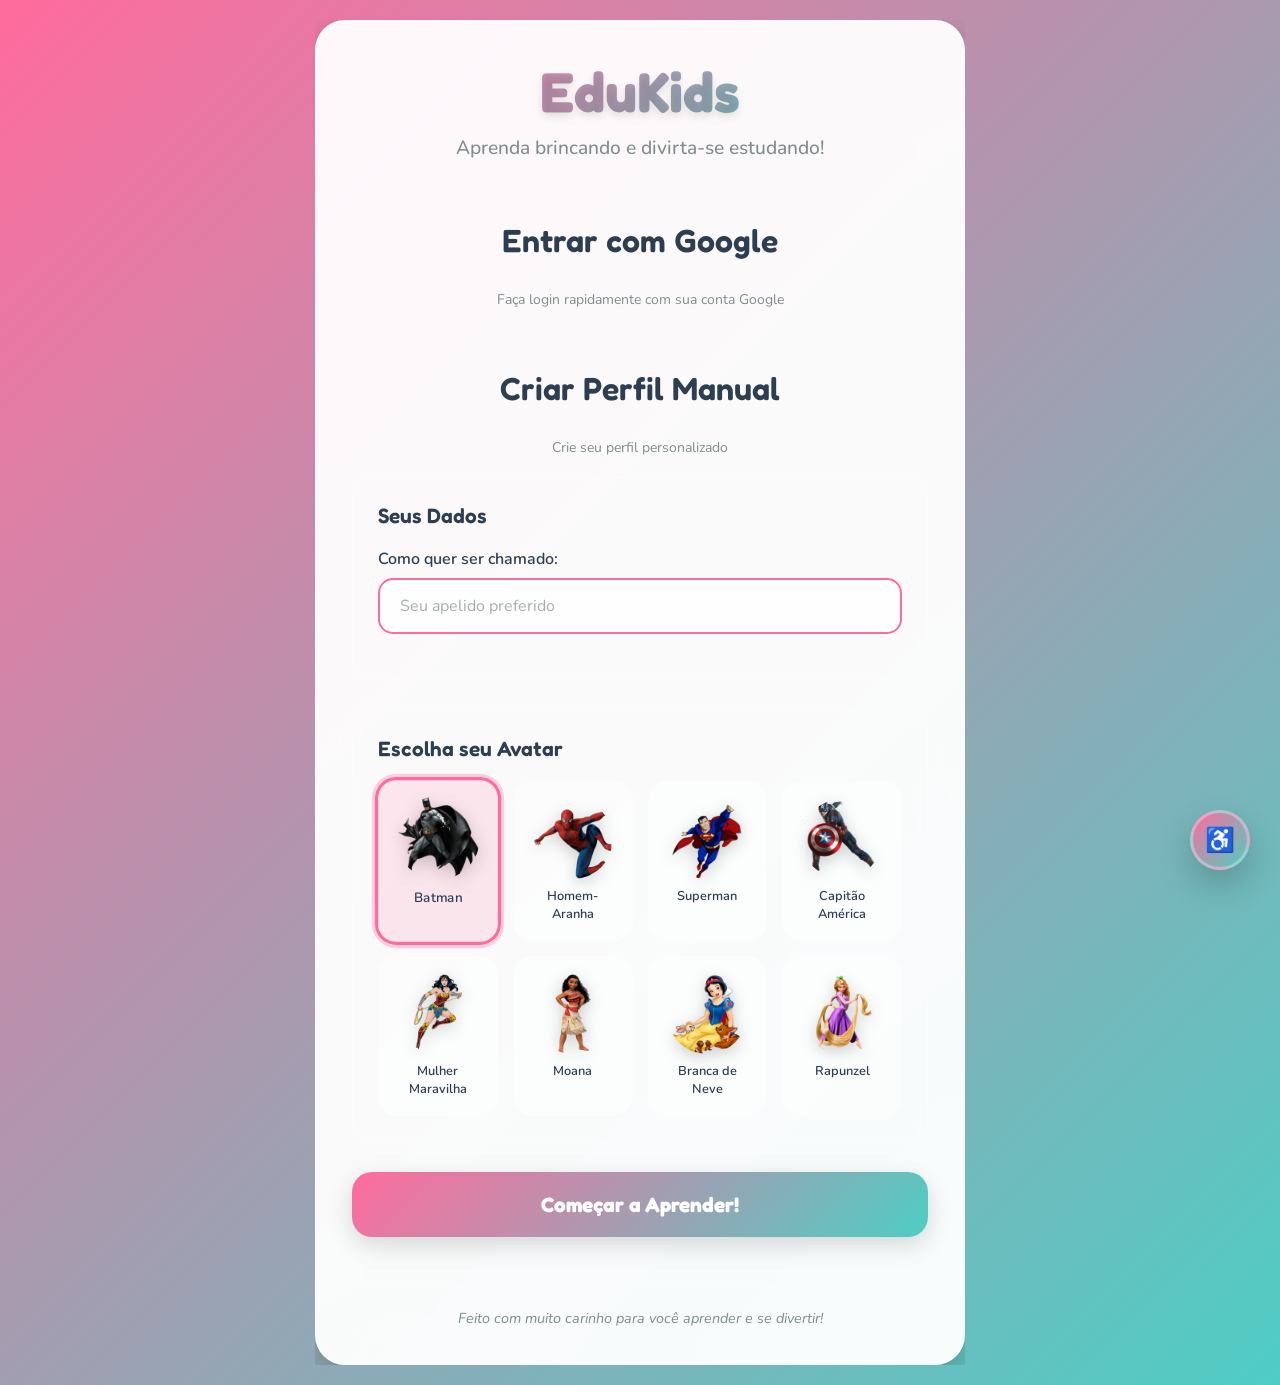
==== commit f84cb7a3: "Add files via upload Edukids" ====
--- a/index.html
+++ b/index.html
@@ -31,10 +31,11 @@
                         <p class="section-description">Faça login rapidamente com sua conta Google</p>
                         
                         <div id="g_id_onload"
-                             data-client_id="YOUR_GOOGLE_CLIENT_ID"
-                             data-callback="handleCredentialResponse"
-                             data-auto_prompt="false">
-                        </div>
+                        data-client_id="571729346307-5vc9hud8ojo5r4p8a0loh1km27hhrk67.apps.googleusercontent.com"
+                        data-callback="handleCredentialResponse"
+                        data-auto_prompt="false">
+                   </div>
+                   
                         <div class="g_id_signin" data-type="standard" data-size="large" data-theme="outline" data-text="sign_in_with" data-shape="rectangular" data-logo_alignment="left">
                         </div>
                     </div>
@@ -61,35 +62,35 @@
                             <div class="avatar-selection">
                                 <div class="avatar-grid">
                                     <div class="avatar-option selected" data-avatar="1">
-                                        <img src="https://i.pinimg.com/474x/59/10/7f/59107fe4119859f343e3f843cd0c4c8a.jpg" alt="Avatar 1">
+                                        <img src="batman.png" alt="Avatar 1">
                                         <span class="avatar-name">Batman</span>
                                     </div>
                                     <div class="avatar-option" data-avatar="2">
-                                        <img src="https://www.clipartmax.com/png/middle/192-1920439_homem-aranha-fundo-transparente.png" alt="Avatar 2">
+                                        <img src="aranha.png" alt="Avatar 2">
                                         <span class="avatar-name">Homem-Aranha</span>
                                     </div>
                                     <div class="avatar-option" data-avatar="3">
-                                        <img src="https://files.passeidireto.com/71d9a481-0aaa-4cbc-9caf-072802bd0b90/71d9a481-0aaa-4cbc-9caf-072802bd0b90.png" alt="Avatar 3">
+                                        <img src="super" alt="Avatar 3">
                                         <span class="avatar-name">Superman</span>
                                     </div>
                                     <div class="avatar-option" data-avatar="4">
-                                        <img src="https://w7.pngwing.com/pngs/369/704/png-transparent-marvel-captain-america-illustration-captain-america-s-shield-captain-america-superhero-new-funny.png" alt="Avatar 4">
+                                        <img src="capitao.png" alt="Avatar 4">
                                         <span class="avatar-name">Capitão América</span>
                                     </div>
                                     <div class="avatar-option" data-avatar="5">
-                                        <img src="https://files.passeidireto.com/3bc3e41f-7400-4d47-aaf0-15a024aab73e/3bc3e41f-7400-4d47-aaf0-15a024aab73e.png" alt="Avatar 5">
+                                        <img src="mulher.png" alt="Avatar 5">
                                         <span class="avatar-name">Mulher Maravilha</span>
                                     </div>
                                     <div class="avatar-option" data-avatar="6">
-                                        <img src="https://i.pinimg.com/736x/16/fd/57/16fd57d890c45cc6ca4f986c53cd9ece.jpg" alt="Avatar 6">
+                                        <img src="moana.png" alt="Avatar 6">
                                         <span class="avatar-name">Moana</span>
                                     </div>
                                     <div class="avatar-option" data-avatar="7">
-                                        <img src="https://e7.pngegg.com/pngimages/978/829/png-clipart-walt-disney-snow-white-and-the-seven-dwarfs-evil-queen-snow-white-and-the-seven-dwarfs-hand-toddler-thumbnail.png" alt="Avatar 7">
+                                        <img src="branca.png" alt="Avatar 7">
                                         <span class="avatar-name">Branca de Neve</span>
                                     </div>
                                     <div class="avatar-option" data-avatar="8">
-                                        <img src="https://i.pinimg.com/474x/58/23/b6/5823b6441fa782ddd2daa7634305e1b3.jpg" alt="Avatar 8">
+                                        <img src="rapunzel.png" alt="Avatar 8">
                                         <span class="avatar-name">Rapunzel</span>
                                     </div>
                                 </div>
@@ -224,6 +225,10 @@
                 <div class="timer">
                     <span id="time-left">3:00</span>
                 </div>
+                <div class="trophy-score" aria-live="polite">
+                       <span id="current-points">0🏆</span>
+                    <span id="trophy-delta" style="margin-left:8px;"></span>
+                </div>
             </div>
         </header>
 
@@ -240,7 +245,7 @@
                 
                 <div id="options-container" class="options-container">
                     <!-- Opções serão inseridas aqui via JavaScript -->
-                </div>
+                </div>  
 
                 <div class="quiz-actions">
                     <button id="hint-btn" class="hint-btn">
@@ -258,7 +263,7 @@
 
             <div id="hint-container" class="hint-container hidden">
                 <div class="hint-content">
-                    <h3>Dica Inteligente</h3>
+                    <h3>Dica</h3>
                     <img id="hint-image" class="hint-image" style="display: none;" alt="Imagem da dica">
                     <p id="hint-text">Esta é uma dica para ajudar você!</p>
                 </div>
@@ -275,14 +280,20 @@
                     <div class="result-score">
                         <span id="final-score">0</span> de <span id="total-questions">8</span>
                     </div>
-                    <div class="result-percentage">
-                        <span id="score-percentage">0%</span> de aproveitamento!
-                    </div>
-                </div>
-
+                    <div class="result-percentage"> 
+                        <span id="score-percentage">0%</span> % de aproveitamento!<br>
+                         <span id="trophy-score">0🏆</span>
+                        
+                    </div>
+                </div>
+                 
+               
+            
                 <div class="result-message">
                     <p id="result-message-text">Você foi incrível!</p>
                 </div>
+
+                
 
                 <div class="result-actions">
                     <button id="try-again-btn" class="action-button primary">
--- a/styles.css
+++ b/styles.css
@@ -334,6 +334,10 @@
     text-align: center;
 }
 
+.last-stars {
+    display: none !important;
+  }
+
 /* Botão de Início */
 .start-button {
     width: 100%;
@@ -938,12 +942,13 @@
 .action-button.primary {
     background: linear-gradient(135deg, var(--primary-pink), var(--primary-blue));
     color: var(--text-white);
+    
 }
 
 .action-button.secondary {
     background: rgba(255, 255, 255, 0.8);
     color: var(--text-primary);
-    border: 2px solid rgba(255, 255, 255, 0.5);
+    border: 2px solid #FF6B9D;
 }
 
 .action-button:hover {
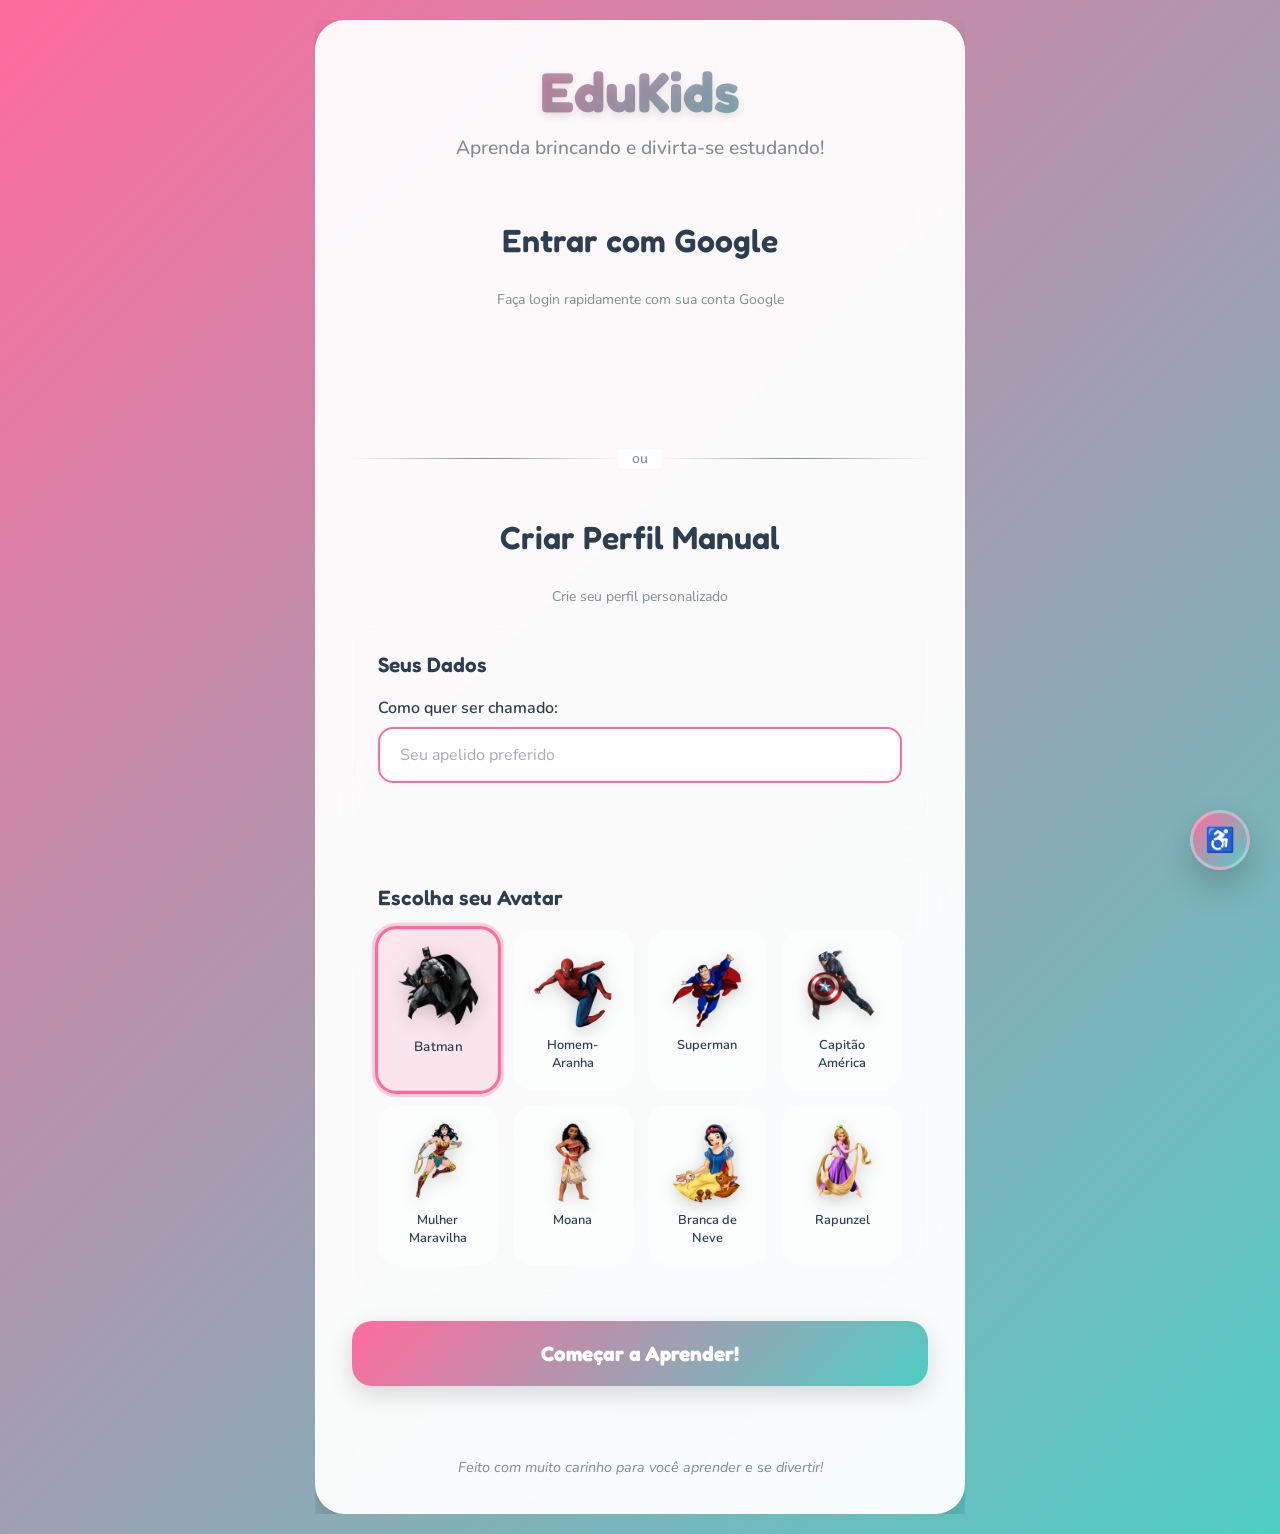
==== commit 62ca8386: "Add files via upload Edukids" ====
--- a/index.html
+++ b/index.html
@@ -36,8 +36,10 @@
                         data-auto_prompt="false">
                    </div>
                    
-                        <div class="g_id_signin" data-type="standard" data-size="large" data-theme="outline" data-text="sign_in_with" data-shape="rectangular" data-logo_alignment="left">
-                        </div>
+                   <div class="g_id_signin"
+                   data-type="standard"
+                   data-size="large"
+                   data-theme="outline"></div>
                     </div>
                     
                     <div class="divider">
@@ -376,5 +378,25 @@
   }
 </script>
 
+
+<div id="buttonDiv"></div>
+
+<script>
+  window.onload = function () {
+    google.accounts.id.initialize({
+      client_id: "SEU_CLIENT_ID_DO_GOOGLE.apps.googleusercontent.com",
+      callback: handleCredentialResponse
+    });
+
+    google.accounts.id.renderButton(
+      document.getElementById("buttonDiv"),
+      { theme: "filled_blue", size: "large" } // estilo
+    );
+
+    // google.accounts.id.prompt(); // opcional: popup automático
+  };
+</script>
+
+
 </body>
 </html>
--- a/styles.css
+++ b/styles.css
@@ -1560,12 +1560,13 @@
     background: var(--card-bg);
 }
 
+/* Forçar o botão do Google a aparecer */
 .g_id_signin {
-    width: 100%;
-    display: flex;
-    justify-content: center;
-    margin-top: 10px;
-}
+    display: block !important;
+    min-height: 50px;
+    margin: 20px auto;
+  }
+  
 
 /* Estilização do botão do Google */
 .g_id_signin iframe {
